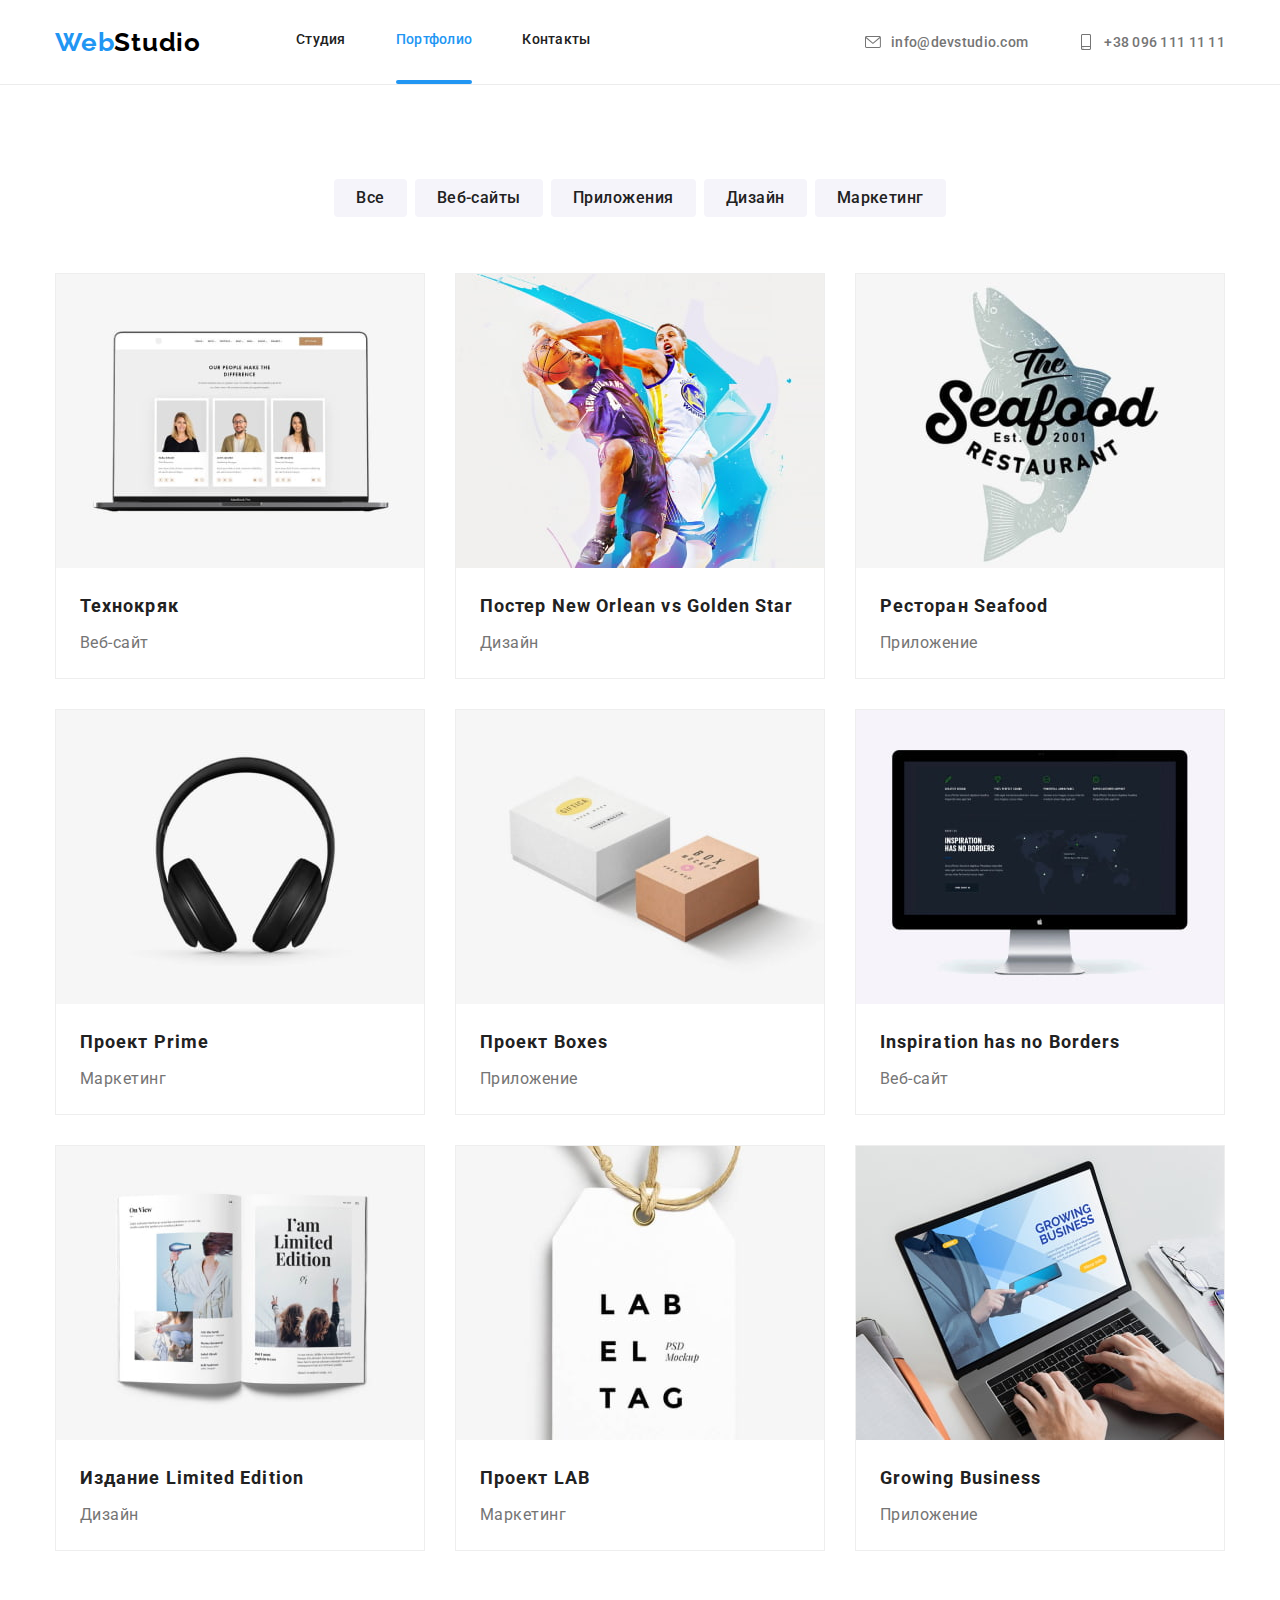
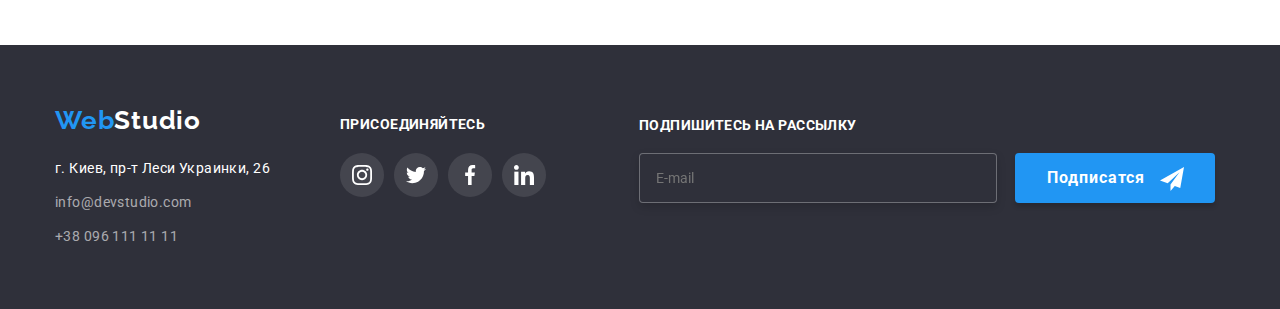
==== portfolio.html @ 10cadb47 "Clone fiels from previously homework" ====
<!DOCTYPE html>
<html lang="ru">
<head>
    <meta charset="UTF-8">
    <meta http-equiv="X-UA-Compatible" content="IE=edge">
    <meta name="viewport" content="width=device-width, initial-scale=1.0">
    <title>Портфолио</title>
    <link rel="preconnect" href="https://fonts.googleapis.com">
    <link rel="preconnect" href="https://fonts.gstatic.com" crossorigin>
    <link href="https://fonts.googleapis.com/css2?family=Raleway:wght@700&family=Roboto:wght@400;500;700;900&display=swap" rel="stylesheet">
    <link rel="stylesheet" href="https://cdnjs.cloudflare.com/ajax/libs/modern-normalize/1.1.0/modern-normalize.min.css">
    <link rel="stylesheet" href="./css/styles.css">
</head>
<body>
    <!-- Шапка сайта -->
    <header class="page-header">
        <div class="container">
             <nav class="nav" >
                 <a class="logo" href="./"><span class="logo-color">Web</span>Studio</a>
                 <ul  class="site-nav">
                     <li class="item ">
                            <a class="link" href="./index.html">Студия</a>
                    </li>
                     <li class="item ">
                        <div class="current-session">
                            <a class="link" href="./portfolio.html">Портфолио</a>
                        </div>
                    </li>
                     <li class="item"><a class="link" href="#">Контакты</a></li>
                 </ul>
                 <ul class="auth-nav">
                     <li class="item">
                         <a class="link" href="mailto:info@devstudio.com">
                             <svg class="contact-link" wght="16px" height="16px">
                                 <use href="./images/icons.svg#envelope"></use>
                             </svg>
                             info@devstudio.com</a>
                     </li>
                     <li class="item"><a class="link" href="tel:+380961111111">
                         <svg class="contact-link" wght="16px" height="16px">
                             <use href="./images/icons.svg#smartphone"></use>
                         </svg>
                         +38 096 111 11 11</a></li>
                 </ul>
             </nav>
         </div>
     </header>
    <!-- Наши работы -->
    <main>
        <section class="section">
            <div class="container">
                <h1 class="hide-title">Наши работы</h1>
                <ul class="portfolio-button-list">
                    <li class="item"><button class="portfolio-button" type="button">Все</button></li>
                    <li class="item"><button class="portfolio-button" type="button">Веб-сайты</button></li>
                    <li class="item"><button class="portfolio-button" type="button">Приложения</button></li>
                    <li class="item"><button class="portfolio-button" type="button">Дизайн</button></li>
                    <li class="item"><button class="portfolio-button" type="button">Маркетинг</button></li>
                </ul>
            </div>

            <div class="container">
                <ul class="portfolio-list">
                    <li class="portfolio-item">
                        <a class="portfolio-link" href="#">
                            <div class="portfolio-thumb">
                                <img src="./images/portfolio/notebook.jpg" width="370" alt="Фото ноутбука">
                                <div class="portfolio-overlay">
                                    <p class="portfolio-overlay-description">Ресурс предлагает комплексные предложения с разным уровнем функционала и сервисов. Все это позволит посетителю получить исчерпывающие сведения о компании или частном лице.</p>
                                </div> 
                            </div>
                                                       
                            <div class="portfolio-list-description">
                                <h2 class="portfolio-list-title">Технокряк</h2>
                                <p class="article">Веб-сайт</p>
                            </div>
                            
                        </a>
                
                    </li>
                    <li class="portfolio-item">
                        <a class="portfolio-link" href="#">
                            <div class="portfolio-thumb">
                                <img src="./images/portfolio/basketboll.jpg" width="370" alt="Фото ноутбука">
                                <div class="portfolio-overlay">
                                    <p class="portfolio-overlay-description">Ресурс предлагает комплексные предложения с разным уровнем функционала и сервисов. Все это позволит посетителю получить исчерпывающие сведения о компании или частном лице.</p>
                                </div> 
                            </div>
                            <div class="portfolio-list-description">
                                <h2 class="portfolio-list-title">Постер New Orlean vs Golden Star</h2>
                                <p class="article">Дизайн</p>
                            </div>
                        </a>
                
                    </li>
                    <li class="portfolio-item">
                        <a class="portfolio-link" href="#">
                            <div class="portfolio-thumb">
                                <img src="./images/portfolio/searestoran.jpg" width="370" alt="Фото ноутбука">
                                <div class="portfolio-overlay">
                                    <p class="portfolio-overlay-description">Ресурс предлагает комплексные предложения с разным уровнем функционала и сервисов. Все это позволит посетителю получить исчерпывающие сведения о компании или частном лице.</p>
                                </div> 
                            </div>
                            <div class="portfolio-list-description">
                                <h2 class="portfolio-list-title">Ресторан Seafood</h2>
                                <p class="article">Приложение</p>
                            </div>
                        </a>
                    </li>
                    <li class="portfolio-item">
                        <a class="portfolio-link" href="#">
                            <div class="portfolio-thumb">
                                <img src="./images/portfolio/headsets.jpg" width="370" alt="Фото ноутбука">
                                <div class="portfolio-overlay">
                                    <p class="portfolio-overlay-description">Ресурс предлагает комплексные предложения с разным уровнем функционала и сервисов. Все это позволит посетителю получить исчерпывающие сведения о компании или частном лице.</p>
                                </div> 
                            </div>
                            <div class="portfolio-list-description">
                                <h2 class="portfolio-list-title">Проект Prime</h2>
                                <p class="article">Маркетинг</p>
                            </div>
                        </a>
                    </li>
                    <li class="portfolio-item">
                        <a class="portfolio-link" href="#">
                            <div class="portfolio-thumb">
                                <img src="./images/portfolio/boxes.jpg" width="370" alt="Фото ноутбука">
                                <div class="portfolio-overlay">
                                    <p class="portfolio-overlay-description">Ресурс предлагает комплексные предложения с разным уровнем функционала и сервисов. Все это позволит посетителю получить исчерпывающие сведения о компании или частном лице.</p>
                                </div> 
                            </div>
                            <div class="portfolio-list-description">
                                <h2 class="portfolio-list-title">Проект Boxes</h2>
                                <p class="article">Приложение</p>
                            </div>
                        </a>
                    </li>
                    <li class="portfolio-item">
                        <a class="portfolio-link" href="#">
                            <div class="portfolio-thumb">
                                <img src="./images/portfolio/monitor.jpg" width="370" alt="Фото ноутбука">
                                <div class="portfolio-overlay">
                                    <p class="portfolio-overlay-description">Ресурс предлагает комплексные предложения с разным уровнем функционала и сервисов. Все это позволит посетителю получить исчерпывающие сведения о компании или частном лице.</p>
                                </div> 
                            </div>
                            <div class="portfolio-list-description">
                                <h2 class="portfolio-list-title">Inspiration has no Borders</h2>
                                <p class="article">Веб-сайт</p>
                            </div>
                        </a>
                    </li>
                    <li class="portfolio-item">
                        <a class="portfolio-link" href="#">
                            <div class="portfolio-thumb">
                                <img src="./images/portfolio/book.jpg" width="370" alt="Фото ноутбука">
                                <div class="portfolio-overlay">
                                    <p class="portfolio-overlay-description">Ресурс предлагает комплексные предложения с разным уровнем функционала и сервисов. Все это позволит посетителю получить исчерпывающие сведения о компании или частном лице.</p>
                                </div> 
                            </div>
                            <div class="portfolio-list-description">
                                <h2 class="portfolio-list-title">Издание Limited Edition</h2>
                                <p class="article">Дизайн</p>
                            </div>
                        </a>
                    </li>
                    <li class="portfolio-item">
                        <a class="portfolio-link" href="#">
                            <div class="portfolio-thumb">
                                <img src="./images/portfolio/tag.jpg" width="370" alt="Фото ноутбука">
                                <div class="portfolio-overlay">
                                    <p class="portfolio-overlay-description">Ресурс предлагает комплексные предложения с разным уровнем функционала и сервисов. Все это позволит посетителю получить исчерпывающие сведения о компании или частном лице.</p>
                                </div> 
                            </div>
                            <div class="portfolio-list-description">
                                <h2 class="portfolio-list-title">Проект LAB</h2>
                                <p class="article">Маркетинг</p>
                            </div>
                        </a>
                    </li>
                    <li class="portfolio-item">
                        <a class="portfolio-link" href="#">
                            <div class="portfolio-thumb">
                                <img src="./images/portfolio/notebook-for-business.jpg" width="370" alt="Фото ноутбука">
                                <div class="portfolio-overlay">
                                    <p class="portfolio-overlay-description">Ресурс предлагает комплексные предложения с разным уровнем функционала и сервисов. Все это позволит посетителю получить исчерпывающие сведения о компании или частном лице.</p>
                                </div> 
                            </div>
                            <div class="portfolio-list-description">
                                <h2 class="portfolio-list-title">Growing Business</h2>
                                <p class="article">Приложение</p>
                            </div>
                        </a>
                    </li>
                </ul>
            </div>

        </section>
    </main>
    <footer class="footer">
        <div class="container footer-contarner">
            <div>
                <a class="footer-logo" href="/"><span class="logo-color">Web</span>Studio</a>
            <address class="footer-adress">
                <p class="article">г. Киев, пр-т Леси Украинки, 26</p>
                <a class="link" href="mailto:info@devstudio.com">info@devstudio.com</a>
                <a class="link" href="tel:+380961111111">+38 096 111 11 11</a>
            </address>
            </div>
            <div class="footer-social">
                <h2 class="footer-social-title">присоединяйтесь</h2>
                <ul class="footer-social-list" >
                    <li class="footer-social-item">
                        <a class="footer-social-link" href="#">
                            <svg class="footer-social-icon">
                                <use href="./images/icons.svg#instagram"></use>
                            </svg>
                        </a>
                    </li>
                    <li class="footer-social-item">
                        <a class="footer-social-link" href="#">
                            <svg class="footer-social-icon">
                                <use href="./images/icons.svg#twitter"></use>
                            </svg>
                        </a>
                    </li>
                    <li class="footer-social-item">
                        <a class="footer-social-link" href="#">
                            <svg class="footer-social-icon">
                                <use href="./images/icons.svg#facebook"></use>
                            </svg>
                        </a>
                    </li>
                    <li class="footer-social-item">
                        <a class="footer-social-link" href="#">
                            <svg class="footer-social-icon">
                                <use href="./images/icons.svg#linkedin"></use>
                            </svg>
                        </a>
                    </li>
                </ul> 
            </div>
            <div class="footer-form"> 
                <form >
                    <label class="footer-form-label" for="e-mail">Подпишитесь на рассылку</label>
                    <input class="footer-form-input" id="e-mail" type="email" name="e-mail" placeholder="E-mail">
                    <button class="footer-form-button" type="submit">
                        Подписатся
                        <svg class="footer-form-icon" width="24px" height="24px" aria-hidden="true" >
                            <use href="./images/icons.svg#icon-send"></use>
                        </svg>
                    </button>
                </form>
            </div>

        </div>

                
    </footer>
    
</body>
</html>
---- css/styles.css ----
:root {
    --main-color: #212121;
    --secondary-color: #757575;
}

/* Нормолайз */
body {
    background-color: #fff;
    font-family: 'Roboto', sans-serif;
    
}
h1,h2,h3,h4,h5,h6 {
    margin: 0px 0px;
}

ul, ol {
    margin: 0;
    padding: 0;
    list-style-type: none;
}

a {
    text-decoration: none;
}

p {
    margin: 0;
}

address {
    font-style: normal;
}

img {
    display: block;
}

fieldset {
    border: 0;
    padding: 0;
    margin: 0;
}

button {
    border-width: 0;
}
.hide-title {
    position: absolute;
    width: 1px;
    height: 1px;
    margin: -1px;
    border: 0;
    padding: 0;
    white-space: nowrap;
    clip-path: inset(100%);
    clip: rect(0 0 0 0);
    overflow: hidden;
}
/* Стили для шапки */
.page-header {
    border-bottom: 1px solid #ECECEC;
        
}

.nav {
    display: flex;
    align-items: center;

    
   
}

.container {
    width: 100%;
    max-width: 1200px;
    margin: 0 auto;
    padding: 0 15px;

}

.section {
    padding-top: 94px;
    padding-bottom: 94px;
}
/* Стиль Логотипа*/

.logo {
    
    color: #000;
    font-family: 'Raleway';
        font-style: normal;
        font-weight: 700;
        font-size: 26px;
        line-height: 1.19;
        letter-spacing: 0.03em;
        

}
.footer-logo {
    color: #fff;
    font-family: 'Raleway';
        font-style: normal;
        font-weight: 700;
        font-size: 26px;
        line-height: 1.19;
        letter-spacing: 0.03em;
        

}
.logo-color {
    color: #2196F3;
}
/* Стили навигации */
.site-nav {
    display: flex;
    margin-left: 95px;
      
}
.contact-link{
    display: flex;
    align-items: center;
    width: 16px;
    fill: var(--secondary-color);
    margin-right: 10px;
}

.site-nav .item:{

}

.site-nav .item:not(:last-child){
    margin-right: 50px;
}

.site-nav .link {
        display: block;
        padding-top: 32px;
        padding-bottom: 32px;
    

        font-style: normal;
        font-weight: 500;
        font-size: 14px;
        line-height: 1.14;
        letter-spacing: 0.02em;
        
        color: #212121;
        transition: 250ms;
        transition-timing-function: cubic-bezier(0.4, 0, 0.2, 1);
}

.current-session::after {
    content: '';
    display: block;
    width: 100%;
    height: 4px;

    background: #2196F3;
    border-radius: 2px;
}
.current-session .link {
    color:#2196F3
}

.site-nav .link:hover,
.site-nav .link:focus {
    color: #2196F3;
    transition: 250ms;
    transition-timing-function: cubic-bezier(0.4, 0, 0.2, 1);
}

/* .site-nav .link:hover .contact-link,
.site-nav .link:focus .contact-link {
    fill: #2196F3;
} */

.auth-nav {
    display: flex;  
    margin-left: auto;
    
}

.auth-nav .item:not(:last-child) {
    margin-right: 50px;
}

.auth-nav .link {
    display: flex;
    padding-top: 32px;
    padding-bottom: 32px;

    color: var(--secondary-color);
    font-style: normal;
    font-weight: 500;
    font-size: 14px;
    line-height: 1.15;
    letter-spacing: 0.02em;

    transition: 250ms;
    transition-timing-function: cubic-bezier(0.4, 0, 0.2, 1);
        
}
.auth-nav .link:hover,
.auth-nav .link:focus {
    color: #2196F3;
    transition: 250ms;
    transition-timing-function: cubic-bezier(0.4, 0, 0.2, 1);
}
.auth-nav .link:hover .contact-link,
.auth-nav .link:focus .contact-link{
    fill: #2196F3;
    transition: 250ms;
    transition-timing-function: cubic-bezier(0.4, 0, 0.2, 1);
}

/* Стили для хиро */
.hero {
    max-width: 1600px;
    background-image: linear-gradient(to right, rgba(47, 48, 58, 0.4), rgba(47, 48, 58, 0.4)), url(../images/hero-bg.jpg);
    background-position: center;
    background-size: cover;
    background-repeat: no-repeat;
    background-color: #2F303A;

    margin-left: auto;
    margin-right: auto;
    
}
.hero-title  {
    display: block;
    
    margin-bottom: 30px;

    color: #000;
    font-weight: 900;
    font-size: 44px;
    line-height: 1.36;  
    text-align: center;
    letter-spacing: 0.06em;
    text-transform: uppercase;
    color: #FFFFFF;
    text-shadow: 0px 4px 4px rgba(0, 0, 0, 0.25);
}

.button {
    margin-left: auto;
    margin-right: auto;
    padding: 10px 30px;
    
    
    background-color: #2196F3;
    color: #fff;
    font-family: 'Roboto';
    font-style: normal;
    font-weight: 700;
    font-size: 16px;
    line-height: 1.88;
    display: flex;
    align-items: center;
    text-align: center;
    letter-spacing: 0.06em;
    cursor: pointer;
}

.hero-container {
    padding-top: 100px;
    padding-bottom: 100px;
}

/* Стили для наших привилегии */
.benefits {
    display: flex;
    justify-content: space-between;
    
    
    
}
.benefits .item {
    width: 270px;
}

.benefits .titel {
    margin-bottom: 10px;
    color: var(--main-color);
        font-style: normal;
        font-weight: 700;
        font-size: 14px;
        line-height: 1.15;
        letter-spacing: 0.03em;
        text-transform: uppercase;
        
}
.benefits .article {
    color: var(--secondary-color);
        font-weight: 400;
        font-size: 14px;
        line-height: 1.71;    
        letter-spacing: 0.03em;
}
/* Иконки сверху */
.benefits .item::before {
    display: block;
    content: ""; 
    height: 120px;
    background-color: #F5F4FA;
    background-position: center;
    background-repeat: no-repeat;
    border-radius: 4px;

    margin-bottom: 30px;
}

.icon-antenna::before {
    background-image: url('../images/icon/antenna.png');
}

.icon-clock::before {
    background-image: url('../images/icon/clock.png');
}

.icon-diagram::before {
    background-image: url('../images/icon/diagram.png');
}

.icon-astrounaut::before {
    background-image: url('../images/icon/astronaut.png');
}


/* Стили "Чем занимаемся" */
.work {
    display: flex;
    justify-content: space-between;
    padding-top: 0;
    
}
.work .titel {
    margin-bottom: 50px;

    color: var(--main-color);
        font-weight: 700;
        font-size: 36px;
        line-height: 1.16;
        text-align: center;
        letter-spacing: 0.03em;
}

.wokr-section{
    position: relative;
}

.wokr-section-description {
    position: absolute;
    left: 0;
    bottom: 0;

    display: flex;
    justify-content: center;
    align-items: center;
    width: 370px;
    height: 70px;


    font-family: 'Roboto';
    font-style: normal;
    font-weight: 700;
    font-size: 14px;
    line-height: 1.14;
    text-align: center;
    letter-spacing: 0.03em;
    text-transform: uppercase;

    color: #FFFFFF;
    background: rgba(47, 48, 58, 0.8);
}

/*  Стили Наша команда */

.team {
    display: block;
    background-color: #F5F4FA;
    background-position: center;
    margin-left: auto;
    margin-right: auto;
    text-align: center;
    
}

.team-persons{
    display: flex;
    justify-content: space-between;
}



.team-title {
    margin-bottom: 50px;

    font-weight: 700;
    font-size: 36px;
    line-height: 1.16;
    text-align: center;
    letter-spacing: 0.03em;

}

.team-persons .item  {

    background-color: #fff;
    box-shadow: 0px 1px 3px rgba(0, 0, 0, 0.12), 0px 1px 1px rgba(0, 0, 0, 0.14), 0px 2px 1px rgba(0, 0, 0, 0.2);
    border-radius: 0px 0px 4px 4px;
}
.team-name {
    

    color: var(--main-color);
    font-family: 'Roboto';
        font-style: normal;
        font-weight: 500;
        font-size: 16px;
        line-height: 1.18;
        
        letter-spacing: 0.03em;
}
.team .article {
    margin-top: 10px;
    

    color: var(--secondary-color);
    font-family: 'Roboto';
        font-style: normal;
        font-weight: 400;
        font-size: 16px;
        line-height: 1.18;
        letter-spacing: 0.03em;
}

.team-description {
    padding-bottom: 0px;
    padding-top: 30px;


}

.team-socials {
    display: flex;
    width: 206px;
    height: 44px;
    justify-content: space-between;
    align-items: center;
    margin: 16px auto 30px auto;
}

.team-link {
    display: block;
    align-items: center;
    width: 44px;
    height: 44px;
    padding-top: 12px;
    padding-bottom: 12px;
    border-radius: 50%;
}

.team-icon {
    width: 20px;
    height: 20px;
    fill: #afb1b8;
    transition: 250ms;
    transition-timing-function: cubic-bezier(0.4, 0, 0.2, 1);
    
    
}

.team-socials .team-socials-item{
    border-radius: 50%;
    transition: 250ms;
    transition-timing-function: cubic-bezier(0.4, 0, 0.2, 1);
    /* background-color: blue; */
}
.team-socials .team-socials-item:hover,
.team-socials-item .team-link:focus{
    background-color: #2196F3;
    transition: 250ms;
    transition-timing-function: cubic-bezier(0.4, 0, 0.2, 1);
}
.team-socials-item .team-link:focus .team-icon,
.team-socials .team-socials-item:hover .team-icon {
    fill: #ffffff;
    transition: 250ms;
    transition-timing-function: cubic-bezier(0.4, 0, 0.2, 1);
}



/* Постоянные клиенты секция */
 
.client-title {
    margin-bottom: 50px;
    
    font-weight: 700;
    font-size: 36px;
    line-height: 1.16;
    text-align: center;
    letter-spacing: 0.03em; 
}

.client-list {
    display: flex;
    width: 1170px;
    justify-content: space-between;
    align-items: center;
    margin: 16px auto 30px auto;

}

.client-link {
    display: flex;
    align-items: center;
    justify-content: center;
    width: 170px;
    height: 92px;
    border: 1px solid #AFB1B8;
    border-radius: 4px;
    transition: 250ms;
    transition-timing-function: cubic-bezier(0.4, 0, 0.2, 1);
}
.client-icon {
    fill: #afb1b8;
    transition: 250ms;
    transition-timing-function: cubic-bezier(0.4, 0, 0.2, 1);
    
}

.client-link:hover,
.client-link:focus {
    border: 1px solid rgba(33, 150, 243, 1);
    transition: 250ms;
    transition-timing-function: cubic-bezier(0.4, 0, 0.2, 1);
    
}

.client-link:hover .client-icon,
.client-link:focus .client-icon{
    fill: #2196F3;
    transition: 250ms;
    transition-timing-function: cubic-bezier(0.4, 0, 0.2, 1);
}

/* Стили для футера */

.footer {
    display: block;
    padding-top: 60px;
    padding-bottom: 60px;

    background-color: #2F303A;
        font-style: normal;
        font-weight: 400;
        font-size: 14px;
        line-height: 1.71;
        letter-spacing: 0.03em;
}

.footer-contarner{
    display: flex;
}
.footer-adress {
    display: flex;
    flex-direction: column;
    
}
.footer .article {
    margin-top: 20px;
    color: #fff;
}
.footer .link {
    
    margin-top: 10px;

    font-weight: 400;
    font-size: 14px;
    line-height: 1.71;
    letter-spacing: 0.03em;
    color: rgba(255, 255, 255, 0.6);
    
}

.footer-social {
    display: flex;
    flex-direction: column;
    margin-left: 70px;
    margin-top: 12px;
    
}

.footer-social-title {


    
    font-family: 'Roboto';
    font-style: normal;
    font-weight: 700;
    font-size: 14px;
    line-height: 1.14;
    letter-spacing: 0.03em;
    text-transform: uppercase;

    color: #FFFFFF;
}

.footer-social-list {
    display: flex;
    width: 206px;
    height: 44px;
    justify-content: space-between;
    align-items: center;
    margin-top: 20px;
    
    /* margin: 16px auto 30px auto; */
    
}


.footer-social-link {
    display: flex;
    align-items: center;
    justify-content: center;
    width: 44px;
    height: 44px;
        
    background: rgba(255, 255, 255, 0.1);
    border-radius: 50%;
    
}

.footer-social-icon {
    width: 20px;
    height: 20px;
    fill: #ffffff;
    
    
}

.footer-social-list .footer-social-item{
    border-radius: 50%;
    transition: 250ms;
    transition-timing-function: cubic-bezier(0.4, 0, 0.2, 1);
    /* background-color: blue; */
}
.footer-social-list .footer-social-item:hover,
.footer-social-list .footer-social-link:focus {
    background-color: #2196F3;
    transition: 250ms;
    transition-timing-function: cubic-bezier(0.4, 0, 0.2, 1);
}


/* Footer form */
.footer-form{
    margin-left: 93px;
    margin-top: 12px;
}

.footer-form-label {
    display: block;
    margin-bottom: 20px;
    font-family: 'Roboto';
    font-style: normal;
    font-weight: 700;
    font-size: 14px;
    line-height: 16px;
    letter-spacing: 0.03em;
    text-transform: uppercase;

    color: #FFFFFF;
}
.footer-form-input {
    width: 358px;
    height: 50px;
    margin-right: 15px;
    padding-left: 16px;
    color: #fff;
    border: 1px solid rgba(255, 255, 255, 0.3);
    filter: drop-shadow(0px 4px 4px rgba(0, 0, 0, 0.15));
    border-radius: 4px;
    background-color: #2F303A;
}
.footer-form-input::placeholder {
    /* padding: 15px 16px; */
}

.footer-form-button {
    width: 200px;
    height: 50px;
    font-family: 'Roboto';
    font-style: normal;
    font-weight: 700;
    font-size: 16px;
    line-height: 1.88;    

    letter-spacing: 0.06em;
    
    color: #FFFFFF;

    background: #2196F3;
    box-shadow: 0px 4px 4px rgba(0, 0, 0, 0.15);
    border-radius: 4px;
}

.footer-form-icon {
    fill: #fff;
    margin-left: 10px;
    vertical-align: middle;
}

/* .footer-form-button::after {
    content: '';
  
    width: 24px;
    height: 24px;
    background-image: url(../images/icons.svg#icon-send);
    fill: #FFFFFF;
} */
/* Портфолио */
/* Кнопки портфолио */
.portfolio-button-list {
    display: flex;
    margin-bottom: 56px;
    justify-content: center;
}
.portfolio-button-list .item:not(:last-child) {
    margin-right: 8px;
}


.portfolio-button {
    display: block;
    padding: 6px 22px;
    /* margin-top: 100px; */
    
    background: #F5F4FA;
        font-weight: 500;
        font-size: 16px;
        line-height: 1.62;
        text-align: center;
        letter-spacing: 0.03em;
        color: #212121;
        border: none;
        border-radius: 4px;
    
        transition: 250ms;
        transition-timing-function: cubic-bezier(0.4, 0, 0.2, 1);
}


.portfolio-button:hover,
.portfolio-button:focus {
    background-color: #2196F3;
    color: #FFFFFF;
    box-shadow: 0px 3px 1px rgba(0, 0, 0, 0.1), 0px 1px 2px rgba(0, 0, 0, 0.08), 0px 2px 2px rgba(0, 0, 0, 0.12);
    transition: 250ms;
    transition-timing-function: cubic-bezier(0.4, 0, 0.2, 1);   
}

/* Список робот */

.portfolio-list {
    display: flex;
    flex-wrap: wrap;
    
    

    
}

.portfolio-item {
    width: 370px;
    margin-right: 30px;
    margin-bottom: 30px;

    background: #FFFFFF;
    border: 1px solid #EEEEEE;
}
.portfolio-item:hover,
.portfolio-item:focus {
    transition: 250ms;
    transition-timing-function: cubic-bezier(0.4, 0, 0.2, 1);
    box-shadow: 0px 1px 1px rgba(0, 0, 0, 0.12), 0px 4px 4px rgba(0, 0, 0, 0.06), 1px 4px 6px rgba(0, 0, 0, 0.16);
}

.portfolio-item:nth-child(3n) {
    margin-right: 0px;
}

.portfolio-item:nth-last-child(-n+3) {
    margin-bottom: 0px;
}
/* .portfolio-link {
    position: relative;
    
    
} */
.portfolio-thumb {
    position: relative;
    overflow: hidden;
}


.portfolio-list-title {
    /* margin: 20px auto 4px 24px; */
    margin-bottom: 4px;
    font-weight: 700;
    font-size: 18px;
    line-height: 2;
    letter-spacing: 0.06em;
    color: #212121;
}
.portfolio-list .article {
    /* margin-left: 24px;
    margin-bottom: 20px; */

        font-weight: 400;
        font-size: 16px;
        line-height: 1.88;
        letter-spacing: 0.03em;
        color: #757575;
}
.portfolio-list-description {
    padding-left: 24px;
    padding-bottom: 20px;
    padding-top: 20px;
}

.portfolio-overlay {
    position: absolute;
    top: 0;
    right: 0;
    width: 100%;
    height: 100%;
    padding: 64px 24px;
    background-color: rgba(33, 150, 243, 0.9);
    transform: translateY(100%);
    transition: transform 250ms;
    transition-timing-function: cubic-bezier(0.4, 0, 0.2, 1);
    
}

.portfolio-overlay-description {
    font-family: 'Roboto';
    font-style: normal;
    font-weight: 400;
    font-size: 18px;
    line-height: 1.56;
    letter-spacing: 0.03em;
    color: #FFFFFF;
}

.portfolio-item:hover .portfolio-overlay {
    transform: translateY(0);
    
}

/* Modal and Backdrop */

.backdrop {
    position: fixed;
    top: 0;
    left: 0;

    width: 100%;
    height: 100%;
    background: rgba(0, 0, 0, 0.2);

    transition: opacity 0.5s, visibility 0.5s;
}

.modal {
    position: absolute;
    top: 50%;
    left: 50%;
    transform: translate(-50%, -50%);


    width: 528px;
    min-height: 581px;


    background: #FFFFFF;
    box-shadow: 0px 1px 3px rgba(0, 0, 0, 0.12), 0px 1px 1px rgba(0, 0, 0, 0.14), 0px 2px 1px rgba(0, 0, 0, 0.2);
    border-radius: 4px;
}

/* Form */
.modal-inner {
    padding: 40px;
    
}

.modal-inner-title {
    display: block;
    margin-bottom: 12px;

    font-family: 'Roboto';
    font-style: normal;
    font-weight: 700;
    font-size: 20px;
    line-height: 1.15;
    text-align: center;
    letter-spacing: 0.03em;
    color: #212121;
}


/* Form-field */

.form-feild-label {
    display: block;
    margin-bottom: 4px;

    font-family: 'Roboto';
    font-style: normal;
    font-weight: 400;
    font-size: 12px;
    line-height: 1.16;
    letter-spacing: 0.01em;
    color: #757575;
    

}

.form-field-input {
    width: 100%;
    padding: 11px 12px 11px 42px;
    margin-bottom: 10px;
    
    border: 1px solid rgba(33, 33, 33, 0.2);
    border-radius: 4px;
    outline: none;
    transition: border-color 250ms cubic-bezier(0.4, 0, 0.2, 1)
}

.form-field-inner {
    position: relative;
}

.form-field-icon{
    position: absolute;
    top: 50%;
    left: 12px;
    transform: translateY(-80%);
    fill: CurrentColor;
    transition: fill 250ms cubic-bezier(0.4, 0, 0.2, 1);
    
}

.form-field-input::placeholder {
    font-family: 'Roboto';
    font-style: normal;
    font-weight: 400;
    font-size: 12px;
    line-height: 1.16;
    letter-spacing: 0.01em;

    color: rgba(117, 117, 117, 0.5);
    
}

.form-field-input:hover,
.form-field-input:focus {
    border-color: #2196F3;
}

.form-field-input:hover + .form-field-icon,
.form-field-input:focus + .form-field-icon,
.form-field-input:active + .form-field-icon{
    fill: #2196F3;
}


.form-field-texarea {
    resize: none;
    padding: 12px  16px;
}

/* Chekbox */
.checkbox {
    display: flex;
    padding-left: 13px
}

.checkbox-input {
    appearance: none;
}


.checkbox-control {
    display: flex;
    align-items: center;
    justify-content: center;
    
    width: 16px;
    height: 15px;
    margin-top: 3px;
    margin-right: 9px;
    background-color: #fff;
    border: 2px solid rgba(33, 33, 33, 1);
    border-radius: 4px;

}

.checkbox-icon {
    opacity: 0;
    flex-shrink: 0;
    fill: #fff;
    transition: opacity 250ms cubic-bezier(0.4, 0, 0.2, 1);
    background-color: #2196f3;
    border-radius: 2px;
}

.checkbox-input:checked + .checkbox-icon {
    opacity: 1;
}


/* .checkbox-input:checked ~ .checkbox-control{
    background-color: #2196F3;
} */

.checkbox-label {
    font-family: 'Roboto';
    font-style: normal;
    font-weight: 400;
    font-size: 14px;
    line-height: 1.71;
    letter-spacing: 0.03em;

    color: #757575; 

}

.terms-link {
    text-decoration-line: underline;
    color: #2196F3;

}

.form-field-button {
    display: block;
    margin-left: auto;
    margin-right: auto;
    margin-top: 30px;
    width: 200px;
    height: 50px;
    padding: 10px 55px;

    font-family: 'Roboto';
    font-style: normal;
    font-weight: 700;
    font-size: 16px;
    line-height: 1.88;
    letter-spacing: 0.06em;
    color: #FFFFFF;
    cursor: pointer;

    background: #188CE8;  
    border-radius: 4px;
    transition: box-shadow 250ms cubic-bezier(0.4, 0, 0.2, 1)
}

.form-field-button:focus,
.form-field-button:active {
    box-shadow: 0px 4px 4px rgba(0, 0, 0, 0.15);
    
}
.modal-close-icon {

    fill: #000000;
    transition: fill 250ms cubic-bezier(0.4, 0, 0.2, 1)
}



.modal-close-button {
    position: absolute;
    top: 8px;
    right: 8px;
    width: 30px;
    height: 30px;

    background: #FFFFFF;
    border: 1px solid rgba(0, 0, 0, 0.1);
    border-radius: 50%;
    cursor: pointer;
   
}
.modal-close-button:hover .modal-close-icon,
.modal-close-button:focus .modal-close-icon 
{
    fill: #2196F3;
}
.is-hidden {
    opacity: 0;
    visibility: hidden;
    pointer-events: none;

}
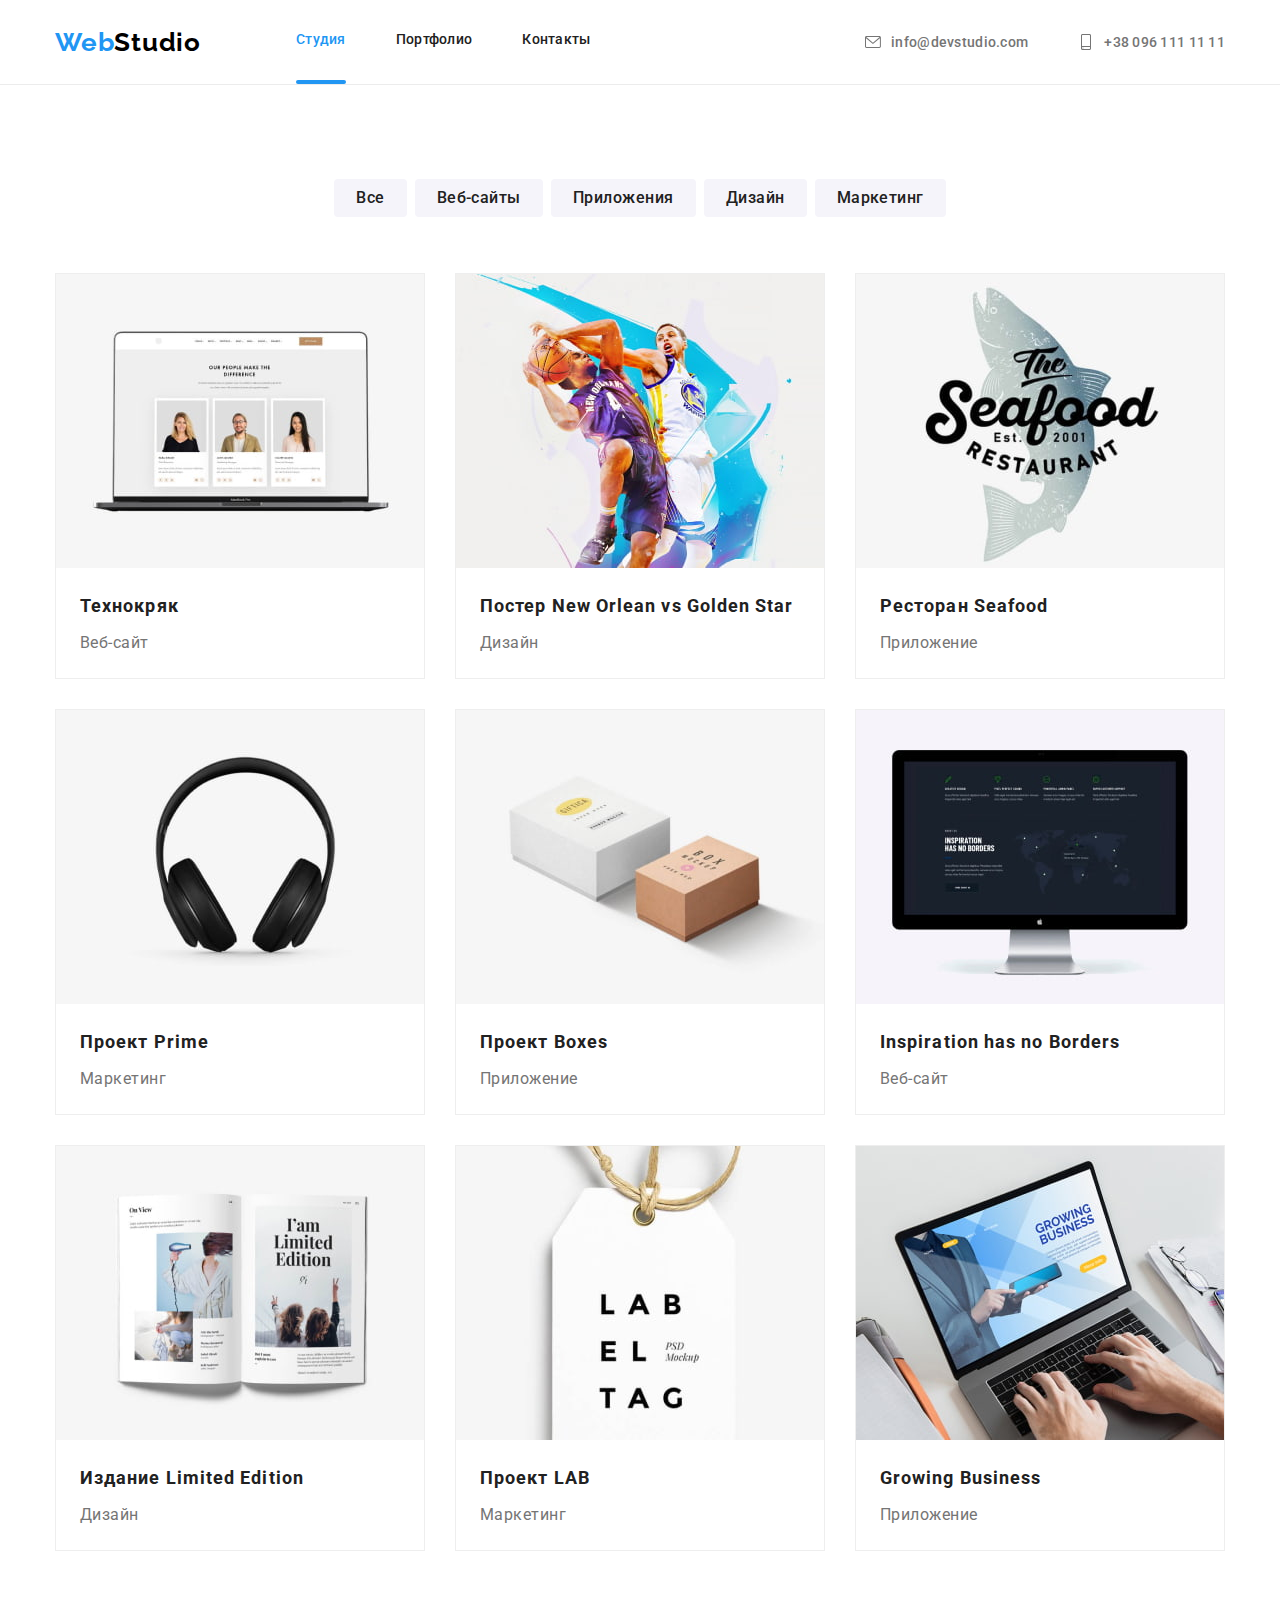
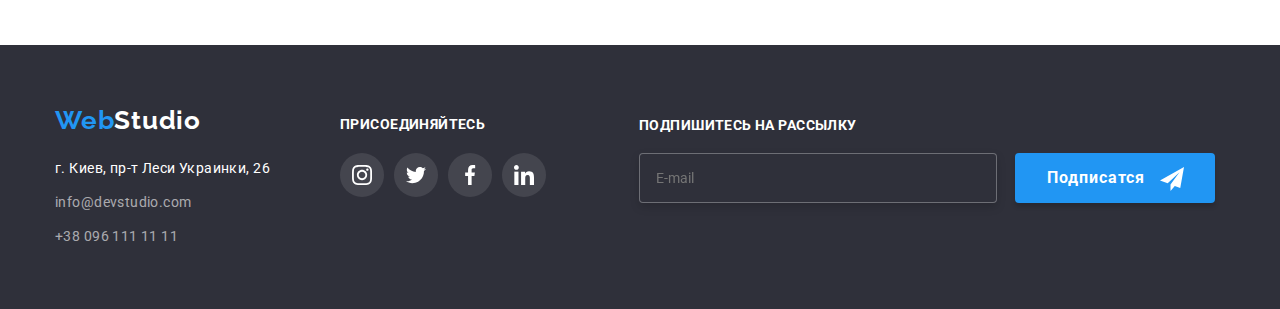
==== commit 48600885: "fix header and footer in portfolio.html" ====
--- a/portfolio.html
+++ b/portfolio.html
@@ -15,29 +15,28 @@
     <!-- Шапка сайта -->
     <header class="page-header">
         <div class="container">
-             <nav class="nav" >
-                 <a class="logo" href="./"><span class="logo-color">Web</span>Studio</a>
-                 <ul  class="site-nav">
-                     <li class="item ">
-                            <a class="link" href="./index.html">Студия</a>
-                    </li>
-                     <li class="item ">
-                        <div class="current-session">
-                            <a class="link" href="./portfolio.html">Портфолио</a>
-                        </div>
-                    </li>
-                     <li class="item"><a class="link" href="#">Контакты</a></li>
+             <nav class="navigation" >
+                 <a class="logo" href="/"><span class="logo--color">Web</span>Studio</a>
+                 <ul  class="site-navigation">
+                     <li class="site-navigation__item ">
+                         <div class="current-session">
+                             <a class="site-navigation__link current-session--link" href="./index.html">Студия</a>
+                         </div>    
+                     </li>
+                     <li class="site-navigation__item"><a class="site-navigation__link" href="./portfolio.html">Портфолио</a></li>
+                     <li class="site-navigation__item"><a class="site-navigation__link" href="#">Контакты</a></li>
                  </ul>
-                 <ul class="auth-nav">
-                     <li class="item">
-                         <a class="link" href="mailto:info@devstudio.com">
-                             <svg class="contact-link" wght="16px" height="16px">
+                 <ul class="auth-navigation">
+                     <li class="auth-navigation__item">
+                         <a class="auth-navigation__link" href="mailto:info@devstudio.com">
+                             <svg class="contact-icon" wght="16px" height="16px">
                                  <use href="./images/icons.svg#envelope"></use>
                              </svg>
                              info@devstudio.com</a>
                      </li>
-                     <li class="item"><a class="link" href="tel:+380961111111">
-                         <svg class="contact-link" wght="16px" height="16px">
+                     <li class="auth-navigation__item">
+                         <a class="auth-navigation__link" href="tel:+380961111111">
+                         <svg class="contact-icon" wght="16px" height="16px">
                              <use href="./images/icons.svg#smartphone"></use>
                          </svg>
                          +38 096 111 11 11</a></li>
@@ -49,7 +48,7 @@
     <main>
         <section class="section">
             <div class="container">
-                <h1 class="hide-title">Наши работы</h1>
+                <h1 class="hide--title">Наши работы</h1>
                 <ul class="portfolio-button-list">
                     <li class="item"><button class="portfolio-button" type="button">Все</button></li>
                     <li class="item"><button class="portfolio-button" type="button">Веб-сайты</button></li>
@@ -197,42 +196,42 @@
         </section>
     </main>
     <footer class="footer">
-        <div class="container footer-contarner">
+        <div class="container footer--container">
             <div>
-                <a class="footer-logo" href="/"><span class="logo-color">Web</span>Studio</a>
+                <a class="footer-logo" href="/"><span class="logo--color">Web</span>Studio</a>
             <address class="footer-adress">
-                <p class="article">г. Киев, пр-т Леси Украинки, 26</p>
-                <a class="link" href="mailto:info@devstudio.com">info@devstudio.com</a>
-                <a class="link" href="tel:+380961111111">+38 096 111 11 11</a>
+                <p class="footer-adress__article">г. Киев, пр-т Леси Украинки, 26</p>
+                <a class="footer-adress__link" href="mailto:info@devstudio.com">info@devstudio.com</a>
+                <a class="footer-adress__link" href="tel:+380961111111">+38 096 111 11 11</a>
             </address>
             </div>
             <div class="footer-social">
-                <h2 class="footer-social-title">присоединяйтесь</h2>
+                <h2 class="footer-social__title">присоединяйтесь</h2>
                 <ul class="footer-social-list" >
-                    <li class="footer-social-item">
-                        <a class="footer-social-link" href="#">
-                            <svg class="footer-social-icon">
+                    <li class="footer-social-list__item">
+                        <a class="footer-social-list__link" href="#">
+                            <svg class="footer-social-list-icon">
                                 <use href="./images/icons.svg#instagram"></use>
                             </svg>
                         </a>
                     </li>
-                    <li class="footer-social-item">
-                        <a class="footer-social-link" href="#">
-                            <svg class="footer-social-icon">
+                    <li class="footer-social-list__item">
+                        <a class="footer-social-list__link" href="#">
+                            <svg class="footer-social-list-icon">
                                 <use href="./images/icons.svg#twitter"></use>
                             </svg>
                         </a>
                     </li>
-                    <li class="footer-social-item">
-                        <a class="footer-social-link" href="#">
-                            <svg class="footer-social-icon">
+                    <li class="footer-social-list__item">
+                        <a class="footer-social-list__link" href="#">
+                            <svg class="footer-social-list-icon">
                                 <use href="./images/icons.svg#facebook"></use>
                             </svg>
                         </a>
                     </li>
-                    <li class="footer-social-item">
-                        <a class="footer-social-link" href="#">
-                            <svg class="footer-social-icon">
+                    <li class="footer-social-list__item">
+                        <a class="footer-social-list__link" href="#">
+                            <svg class="footer-social-list-icon">
                                 <use href="./images/icons.svg#linkedin"></use>
                             </svg>
                         </a>
@@ -241,11 +240,11 @@
             </div>
             <div class="footer-form"> 
                 <form >
-                    <label class="footer-form-label" for="e-mail">Подпишитесь на рассылку</label>
-                    <input class="footer-form-input" id="e-mail" type="email" name="e-mail" placeholder="E-mail">
-                    <button class="footer-form-button" type="submit">
+                    <label class="footer-form__label" for="e-mail">Подпишитесь на рассылку</label>
+                    <input class="footer-form__input" id="e-mail" type="email" name="e-mail" placeholder="E-mail">
+                    <button class="footer-form__button" type="submit">
                         Подписатся
-                        <svg class="footer-form-icon" width="24px" height="24px" aria-hidden="true" >
+                        <svg class="footer-form__icon" width="24px" height="24px" aria-hidden="true" >
                             <use href="./images/icons.svg#icon-send"></use>
                         </svg>
                     </button>
@@ -254,7 +253,7 @@
 
         </div>
 
-                
+             
     </footer>
     
 </body>
--- a/css/styles.css
+++ b/css/styles.css
@@ -44,7 +44,11 @@
 button {
     border-width: 0;
 }
-.hide-title {
+
+section {
+    padding: 94px 0;
+}
+.hide--title {
     position: absolute;
     width: 1px;
     height: 1px;
@@ -56,19 +60,6 @@
     clip: rect(0 0 0 0);
     overflow: hidden;
 }
-/* Стили для шапки */
-.page-header {
-    border-bottom: 1px solid #ECECEC;
-        
-}
-
-.nav {
-    display: flex;
-    align-items: center;
-
-    
-   
-}
 
 .container {
     width: 100%;
@@ -78,61 +69,69 @@
 
 }
 
-.section {
-    padding-top: 94px;
-    padding-bottom: 94px;
-}
+.is-hidden {
+    opacity: 0;
+    visibility: hidden;
+    pointer-events: none;
+
+}
+
+/* Стили для шапки */
+.page-header {
+    border-bottom: 1px solid #ECECEC;
+        
+}
+
+.navigation {
+    display: flex;
+    align-items: center;
+}
+
+
+
 /* Стиль Логотипа*/
 
 .logo {
     
     color: #000;
     font-family: 'Raleway';
-        font-style: normal;
-        font-weight: 700;
-        font-size: 26px;
-        line-height: 1.19;
-        letter-spacing: 0.03em;
+    font-style: normal;
+    font-weight: 700;
+    font-size: 26px;
+    line-height: 1.19;
+    letter-spacing: 0.03em;
         
 
 }
 .footer-logo {
     color: #fff;
     font-family: 'Raleway';
-        font-style: normal;
-        font-weight: 700;
-        font-size: 26px;
-        line-height: 1.19;
-        letter-spacing: 0.03em;
+    font-style: normal;
+    font-weight: 700;
+    font-size: 26px;
+    line-height: 1.19;
+    letter-spacing: 0.03em;
         
 
 }
-.logo-color {
+.logo--color {
     color: #2196F3;
 }
 /* Стили навигации */
-.site-nav {
+.site-navigation {
     display: flex;
     margin-left: 95px;
       
 }
-.contact-link{
-    display: flex;
-    align-items: center;
-    width: 16px;
-    fill: var(--secondary-color);
-    margin-right: 10px;
-}
-
-.site-nav .item:{
-
-}
-
-.site-nav .item:not(:last-child){
+
+
+
+
+.site-navigation__item:not(:last-child){
     margin-right: 50px;
 }
 
-.site-nav .link {
+.site-navigation__link {
         display: block;
         padding-top: 32px;
         padding-bottom: 32px;
@@ -149,6 +148,7 @@
         transition-timing-function: cubic-bezier(0.4, 0, 0.2, 1);
 }
 
+
 .current-session::after {
     content: '';
     display: block;
@@ -158,33 +158,38 @@
     background: #2196F3;
     border-radius: 2px;
 }
-.current-session .link {
+.current-session--link {
     color:#2196F3
 }
 
-.site-nav .link:hover,
-.site-nav .link:focus {
+.site-navigation__link:hover,
+.site-navigation__link:focus {
     color: #2196F3;
     transition: 250ms;
     transition-timing-function: cubic-bezier(0.4, 0, 0.2, 1);
 }
 
-/* .site-nav .link:hover .contact-link,
-.site-nav .link:focus .contact-link {
-    fill: #2196F3;
-} */
-
-.auth-nav {
+
+.auth-navigation {
     display: flex;  
     margin-left: auto;
     
 }
 
-.auth-nav .item:not(:last-child) {
+.contact-icon{
+    display: flex;
+    align-items: center;
+    width: 16px;
+    fill: var(--secondary-color);
+    margin-right: 10px;
+}
+
+
+.auth-navigation__item:not(:last-child) {
     margin-right: 50px;
 }
 
-.auth-nav .link {
+.auth-navigation__link {
     display: flex;
     padding-top: 32px;
     padding-bottom: 32px;
@@ -200,14 +205,14 @@
     transition-timing-function: cubic-bezier(0.4, 0, 0.2, 1);
         
 }
-.auth-nav .link:hover,
-.auth-nav .link:focus {
+.auth-navigation__link:hover,
+.auth-navigation__link:focus {
     color: #2196F3;
     transition: 250ms;
     transition-timing-function: cubic-bezier(0.4, 0, 0.2, 1);
 }
-.auth-nav .link:hover .contact-link,
-.auth-nav .link:focus .contact-link{
+.auth-navigation__link:hover .contact-icon,
+.auth-navigation__link:focus .contact-icon{
     fill: #2196F3;
     transition: 250ms;
     transition-timing-function: cubic-bezier(0.4, 0, 0.2, 1);
@@ -224,11 +229,14 @@
 
     margin-left: auto;
     margin-right: auto;
-    
-}
-.hero-title  {
+
+    
+}
+.hero__title  {
     display: block;
-    
+    width: 696px;
+    margin-left: auto;
+    margin-right: auto;
     margin-bottom: 30px;
 
     color: #000;
@@ -242,7 +250,7 @@
     text-shadow: 0px 4px 4px rgba(0, 0, 0, 0.25);
 }
 
-.button {
+.hero-button {
     margin-left: auto;
     margin-right: auto;
     padding: 10px 30px;
@@ -262,7 +270,7 @@
     cursor: pointer;
 }
 
-.hero-container {
+.hero--container {
     padding-top: 100px;
     padding-bottom: 100px;
 }
@@ -275,11 +283,11 @@
     
     
 }
-.benefits .item {
+.benefits__item {
     width: 270px;
 }
 
-.benefits .titel {
+.benefits__titel {
     margin-bottom: 10px;
     color: var(--main-color);
         font-style: normal;
@@ -290,7 +298,7 @@
         text-transform: uppercase;
         
 }
-.benefits .article {
+.benefits__article {
     color: var(--secondary-color);
         font-weight: 400;
         font-size: 14px;
@@ -298,7 +306,7 @@
         letter-spacing: 0.03em;
 }
 /* Иконки сверху */
-.benefits .item::before {
+.benefits__item::before {
     display: block;
     content: ""; 
     height: 120px;
@@ -334,22 +342,31 @@
     padding-top: 0;
     
 }
-.work .titel {
+
+.work__titel {
     margin-bottom: 50px;
 
+    font-weight: 700;
+    font-size: 36px;
+    line-height: 1.16;
+    text-align: center;
+    letter-spacing: 0.03em;
+
+
+}
+.wokr-section {
+    position: relative;
+    margin-bottom: 50px;
+
     color: var(--main-color);
-        font-weight: 700;
-        font-size: 36px;
-        line-height: 1.16;
-        text-align: center;
-        letter-spacing: 0.03em;
-}
-
-.wokr-section{
-    position: relative;
-}
-
-.wokr-section-description {
+    font-weight: 700;
+    font-size: 36px;
+    line-height: 1.16;
+    text-align: center;
+    letter-spacing: 0.03em;
+}
+
+.wokr-section__description {
     position: absolute;
     left: 0;
     bottom: 0;
@@ -377,7 +394,6 @@
 /*  Стили Наша команда */
 
 .team {
-    display: block;
     background-color: #F5F4FA;
     background-position: center;
     margin-left: auto;
@@ -386,14 +402,7 @@
     
 }
 
-.team-persons{
-    display: flex;
-    justify-content: space-between;
-}
-
-
-
-.team-title {
+.team__title {
     margin-bottom: 50px;
 
     font-weight: 700;
@@ -404,43 +413,44 @@
 
 }
 
-.team-persons .item  {
+.team-persons{
+    display: flex;
+    justify-content: space-between;
+}
+
+.team-persons__item  {
 
     background-color: #fff;
     box-shadow: 0px 1px 3px rgba(0, 0, 0, 0.12), 0px 1px 1px rgba(0, 0, 0, 0.14), 0px 2px 1px rgba(0, 0, 0, 0.2);
     border-radius: 0px 0px 4px 4px;
 }
-.team-name {
-    
-
-    color: var(--main-color);
-    font-family: 'Roboto';
-        font-style: normal;
-        font-weight: 500;
-        font-size: 16px;
-        line-height: 1.18;
-        
-        letter-spacing: 0.03em;
-}
-.team .article {
-    margin-top: 10px;
-    
-
-    color: var(--secondary-color);
-    font-family: 'Roboto';
-        font-style: normal;
-        font-weight: 400;
-        font-size: 16px;
-        line-height: 1.18;
-        letter-spacing: 0.03em;
-}
 
 .team-description {
     padding-bottom: 0px;
     padding-top: 30px;
-
-
-}
+}
+
+.team-description__name {
+    color: var(--main-color);
+    font-family: 'Roboto';
+    font-style: normal;
+    font-weight: 500;
+    font-size: 16px;
+    line-height: 1.18;      
+    letter-spacing: 0.03em;
+}
+.team-description__article {
+    margin-top: 10px;
+    color: var(--secondary-color);
+    font-family: 'Roboto';
+    font-style: normal;
+    font-weight: 400;
+    font-size: 16px;
+    line-height: 1.18;
+    letter-spacing: 0.03em;
+}
+
+
 
 .team-socials {
     display: flex;
@@ -451,7 +461,7 @@
     margin: 16px auto 30px auto;
 }
 
-.team-link {
+.team-socials__link {
     display: block;
     align-items: center;
     width: 44px;
@@ -461,7 +471,7 @@
     border-radius: 50%;
 }
 
-.team-icon {
+.team-socials__icon {
     width: 20px;
     height: 20px;
     fill: #afb1b8;
@@ -471,20 +481,20 @@
     
 }
 
-.team-socials .team-socials-item{
+.team-socials__item {
     border-radius: 50%;
     transition: 250ms;
     transition-timing-function: cubic-bezier(0.4, 0, 0.2, 1);
     /* background-color: blue; */
 }
-.team-socials .team-socials-item:hover,
-.team-socials-item .team-link:focus{
+.team-socials .team-socials__item:hover,
+.team-socials__item .team-socials__link:focus{
     background-color: #2196F3;
     transition: 250ms;
     transition-timing-function: cubic-bezier(0.4, 0, 0.2, 1);
 }
-.team-socials-item .team-link:focus .team-icon,
-.team-socials .team-socials-item:hover .team-icon {
+.team-socials__item .team-socials__link:focus .team-socials__icon,
+.team-socials .team-socials__item:hover .team-socials__icon {
     fill: #ffffff;
     transition: 250ms;
     transition-timing-function: cubic-bezier(0.4, 0, 0.2, 1);
@@ -513,7 +523,7 @@
 
 }
 
-.client-link {
+.client-list__link {
     display: flex;
     align-items: center;
     justify-content: center;
@@ -524,23 +534,23 @@
     transition: 250ms;
     transition-timing-function: cubic-bezier(0.4, 0, 0.2, 1);
 }
-.client-icon {
+.client-list__icon {
     fill: #afb1b8;
     transition: 250ms;
     transition-timing-function: cubic-bezier(0.4, 0, 0.2, 1);
     
 }
 
-.client-link:hover,
-.client-link:focus {
+.client-list__link:hover,
+.client-list__link:focus {
     border: 1px solid rgba(33, 150, 243, 1);
     transition: 250ms;
     transition-timing-function: cubic-bezier(0.4, 0, 0.2, 1);
     
 }
 
-.client-link:hover .client-icon,
-.client-link:focus .client-icon{
+.client-list__link:hover .client-list__icon,
+.client-list__link:focus .client-list__icon{
     fill: #2196F3;
     transition: 250ms;
     transition-timing-function: cubic-bezier(0.4, 0, 0.2, 1);
@@ -549,42 +559,41 @@
 /* Стили для футера */
 
 .footer {
-    display: block;
     padding-top: 60px;
     padding-bottom: 60px;
 
     background-color: #2F303A;
-        font-style: normal;
-        font-weight: 400;
-        font-size: 14px;
-        line-height: 1.71;
-        letter-spacing: 0.03em;
-}
-
-.footer-contarner{
-    display: flex;
-}
-.footer-adress {
-    display: flex;
-    flex-direction: column;
-    
-}
-.footer .article {
-    margin-top: 20px;
-    color: #fff;
-}
-.footer .link {
-    
-    margin-top: 10px;
-
+    font-style: normal;
     font-weight: 400;
     font-size: 14px;
     line-height: 1.71;
     letter-spacing: 0.03em;
+}
+
+.footer--container{
+    display: flex;
+}
+.footer-adress {
+    display: flex;
+    flex-direction: column;
+    
+}
+.footer-adress__article {
+    margin-top: 20px;
+    color: #fff;
+}
+.footer-adress__link {
+    
+    margin-top: 10px;
+
+    font-weight: 400;
+    font-size: 14px;
+    line-height: 1.71;
+    letter-spacing: 0.03em;
     color: rgba(255, 255, 255, 0.6);
     
 }
-
+/* Footer socials */
 .footer-social {
     display: flex;
     flex-direction: column;
@@ -593,10 +602,7 @@
     
 }
 
-.footer-social-title {
-
-
-    
+.footer-social__title { 
     font-family: 'Roboto';
     font-style: normal;
     font-weight: 700;
@@ -621,7 +627,7 @@
 }
 
 
-.footer-social-link {
+.footer-social-list__link {
     display: flex;
     align-items: center;
     justify-content: center;
@@ -633,7 +639,7 @@
     
 }
 
-.footer-social-icon {
+.footer-social-list-icon {
     width: 20px;
     height: 20px;
     fill: #ffffff;
@@ -641,14 +647,14 @@
     
 }
 
-.footer-social-list .footer-social-item{
+.footer-social-list .footer-social-list__item{
     border-radius: 50%;
     transition: 250ms;
     transition-timing-function: cubic-bezier(0.4, 0, 0.2, 1);
     /* background-color: blue; */
 }
-.footer-social-list .footer-social-item:hover,
-.footer-social-list .footer-social-link:focus {
+.footer-social-list .footer-social-list__item:hover,
+.footer-social-list .footer-social-list__link:focus {
     background-color: #2196F3;
     transition: 250ms;
     transition-timing-function: cubic-bezier(0.4, 0, 0.2, 1);
@@ -661,7 +667,7 @@
     margin-top: 12px;
 }
 
-.footer-form-label {
+.footer-form__label {
     display: block;
     margin-bottom: 20px;
     font-family: 'Roboto';
@@ -674,7 +680,7 @@
 
     color: #FFFFFF;
 }
-.footer-form-input {
+.footer-form__input {
     width: 358px;
     height: 50px;
     margin-right: 15px;
@@ -685,11 +691,11 @@
     border-radius: 4px;
     background-color: #2F303A;
 }
-.footer-form-input::placeholder {
+.footer-form__input::placeholder {
     /* padding: 15px 16px; */
 }
 
-.footer-form-button {
+.footer-form__button {
     width: 200px;
     height: 50px;
     font-family: 'Roboto';
@@ -707,20 +713,13 @@
     border-radius: 4px;
 }
 
-.footer-form-icon {
+.footer-form__icon {
     fill: #fff;
     margin-left: 10px;
     vertical-align: middle;
 }
 
-/* .footer-form-button::after {
-    content: '';
-  
-    width: 24px;
-    height: 24px;
-    background-image: url(../images/icons.svg#icon-send);
-    fill: #FFFFFF;
-} */
+
 /* Портфолио */
 /* Кнопки портфолио */
 .portfolio-button-list {
@@ -890,13 +889,37 @@
     border-radius: 4px;
 }
 
+.modal__button {
+    position: absolute;
+    top: 8px;
+    right: 8px;
+    width: 30px;
+    height: 30px;
+
+    background: #FFFFFF;
+    border: 1px solid rgba(0, 0, 0, 0.1);
+    border-radius: 50%;
+    cursor: pointer;
+    
+}
+.modal__icon{
+    fill: currentColor;
+    transition: fill 250ms cubic-bezier(0.4, 0, 0.2, 1);
+}
+.modal__button:hover .modal__icon,
+.modal__button:focus .modal__icon 
+{
+    fill: #2196F3;
+}
+
+
 /* Form */
 .modal-inner {
     padding: 40px;
     
 }
 
-.modal-inner-title {
+.modal-inner__title {
     display: block;
     margin-bottom: 12px;
 
@@ -913,7 +936,7 @@
 
 /* Form-field */
 
-.form-feild-label {
+.form-feild__label {
     display: block;
     margin-bottom: 4px;
 
@@ -928,7 +951,11 @@
 
 }
 
-.form-field-input {
+.form-field__inner {
+    position: relative;
+}
+
+.form-field__input {
     width: 100%;
     padding: 11px 12px 11px 42px;
     margin-bottom: 10px;
@@ -936,14 +963,12 @@
     border: 1px solid rgba(33, 33, 33, 0.2);
     border-radius: 4px;
     outline: none;
-    transition: border-color 250ms cubic-bezier(0.4, 0, 0.2, 1)
-}
-
-.form-field-inner {
-    position: relative;
-}
-
-.form-field-icon{
+    transition: border-color 250ms cubic-bezier(0.4, 0, 0.2, 1);
+}
+
+
+
+.form-field__icon{
     position: absolute;
     top: 50%;
     left: 12px;
@@ -953,7 +978,7 @@
     
 }
 
-.form-field-input::placeholder {
+.form-field__input::placeholder {
     font-family: 'Roboto';
     font-style: normal;
     font-weight: 400;
@@ -965,14 +990,14 @@
     
 }
 
-.form-field-input:hover,
-.form-field-input:focus {
+.form-field__input:hover,
+.form-field__input:focus {
     border-color: #2196F3;
 }
 
-.form-field-input:hover + .form-field-icon,
-.form-field-input:focus + .form-field-icon,
-.form-field-input:active + .form-field-icon{
+.form-field__input:hover + .form-field__icon,
+.form-field__input:focus + .form-field__icon,
+.form-field__input:active + .form-field__icon{
     fill: #2196F3;
 }
 
@@ -983,17 +1008,17 @@
 }
 
 /* Chekbox */
-.checkbox {
+.form-field--checkbox {
     display: flex;
     padding-left: 13px
 }
 
-.checkbox-input {
+.form-field__checkbox-input {
     appearance: none;
 }
 
 
-.checkbox-control {
+.form-field__checkbox-control {
     display: flex;
     align-items: center;
     justify-content: center;
@@ -1008,7 +1033,7 @@
 
 }
 
-.checkbox-icon {
+.form-field__checkbox-icon {
     opacity: 0;
     flex-shrink: 0;
     fill: #fff;
@@ -1017,16 +1042,13 @@
     border-radius: 2px;
 }
 
-.checkbox-input:checked + .checkbox-icon {
+.form-field__checkbox-input:checked + .form-field__checkbox-icon {
     opacity: 1;
 }
 
 
-/* .checkbox-input:checked ~ .checkbox-control{
-    background-color: #2196F3;
-} */
-
-.checkbox-label {
+
+.form-field__checkbox-label {
     font-family: 'Roboto';
     font-style: normal;
     font-weight: 400;
@@ -1038,13 +1060,13 @@
 
 }
 
-.terms-link {
+.form-field__terms-link {
     text-decoration-line: underline;
     color: #2196F3;
 
 }
 
-.form-field-button {
+.form-field__button {
     display: block;
     margin-left: auto;
     margin-right: auto;
@@ -1067,40 +1089,8 @@
     transition: box-shadow 250ms cubic-bezier(0.4, 0, 0.2, 1)
 }
 
-.form-field-button:focus,
-.form-field-button:active {
+.form-field__button:focus,
+.form-field__button:active {
     box-shadow: 0px 4px 4px rgba(0, 0, 0, 0.15);
     
 }
-.modal-close-icon {
-
-    fill: #000000;
-    transition: fill 250ms cubic-bezier(0.4, 0, 0.2, 1)
-}
-
-
-
-.modal-close-button {
-    position: absolute;
-    top: 8px;
-    right: 8px;
-    width: 30px;
-    height: 30px;
-
-    background: #FFFFFF;
-    border: 1px solid rgba(0, 0, 0, 0.1);
-    border-radius: 50%;
-    cursor: pointer;
-   
-}
-.modal-close-button:hover .modal-close-icon,
-.modal-close-button:focus .modal-close-icon 
-{
-    fill: #2196F3;
-}
-.is-hidden {
-    opacity: 0;
-    visibility: hidden;
-    pointer-events: none;
-
-}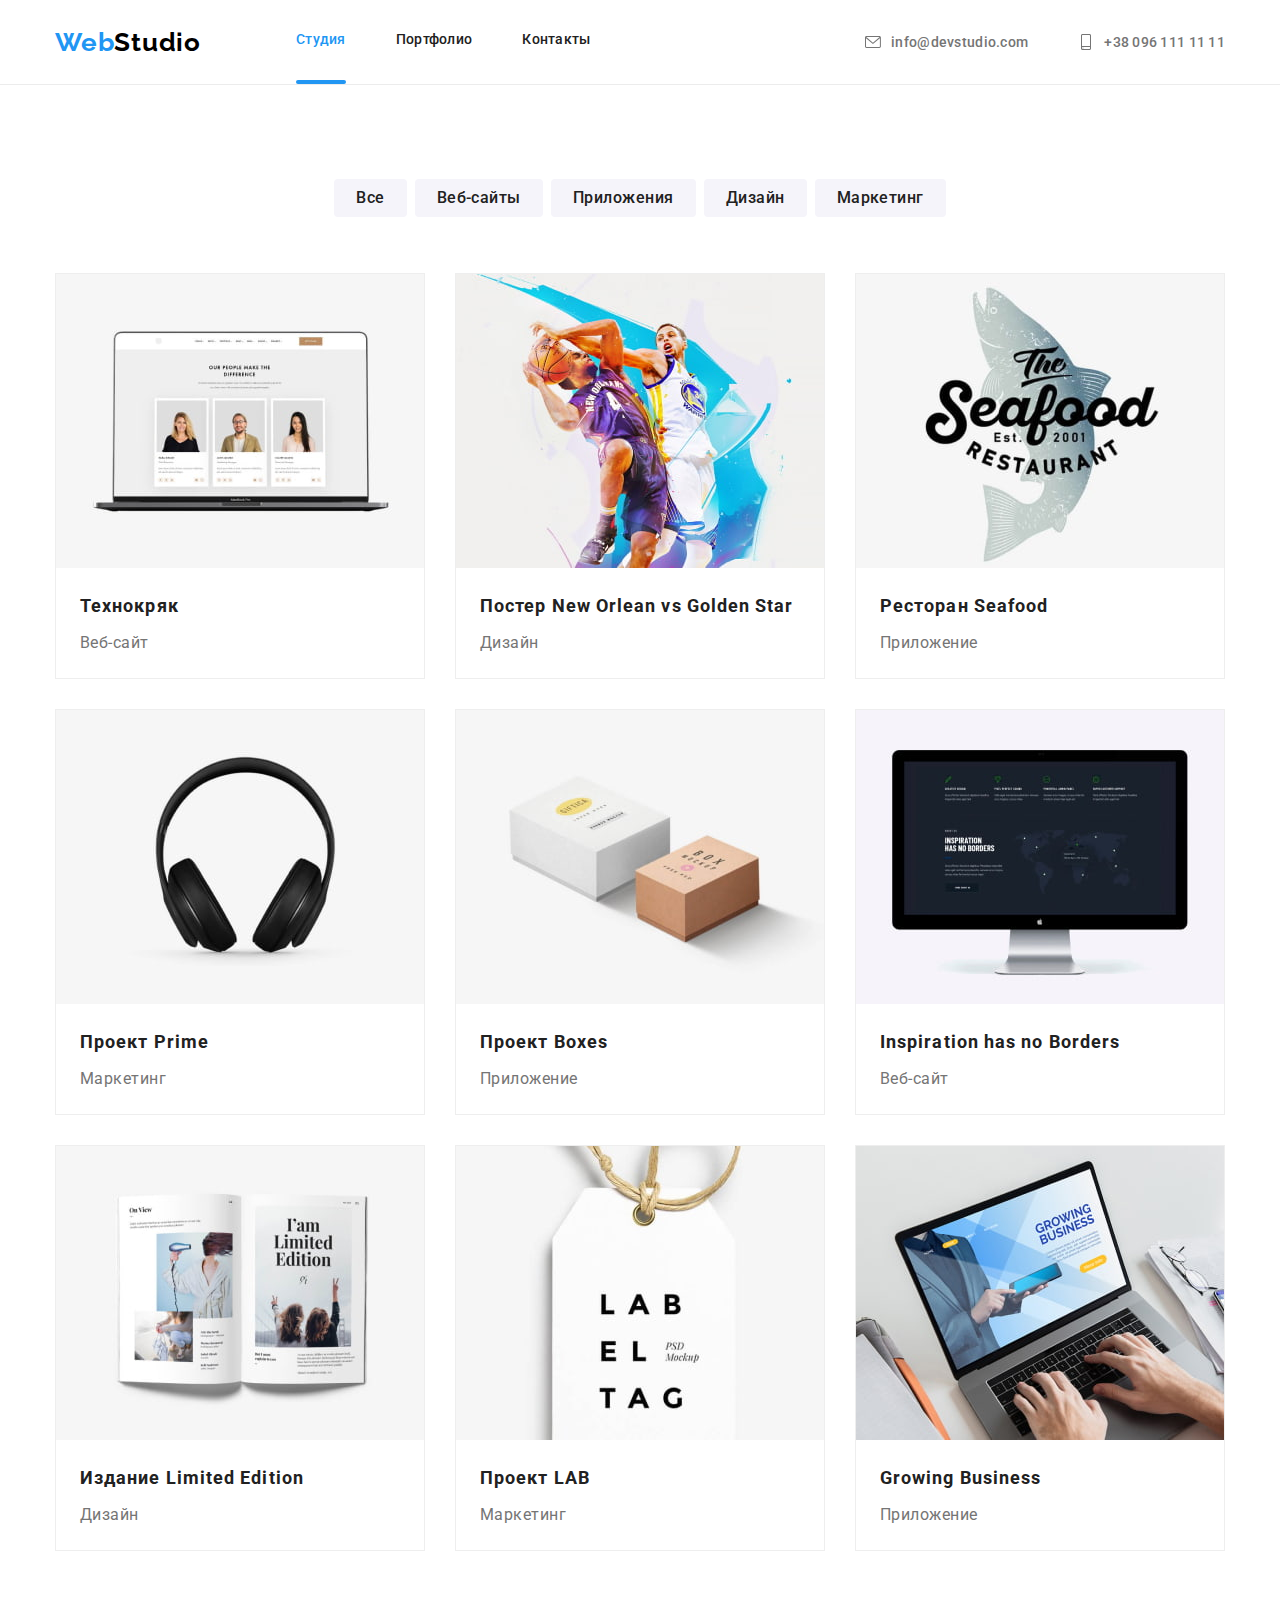
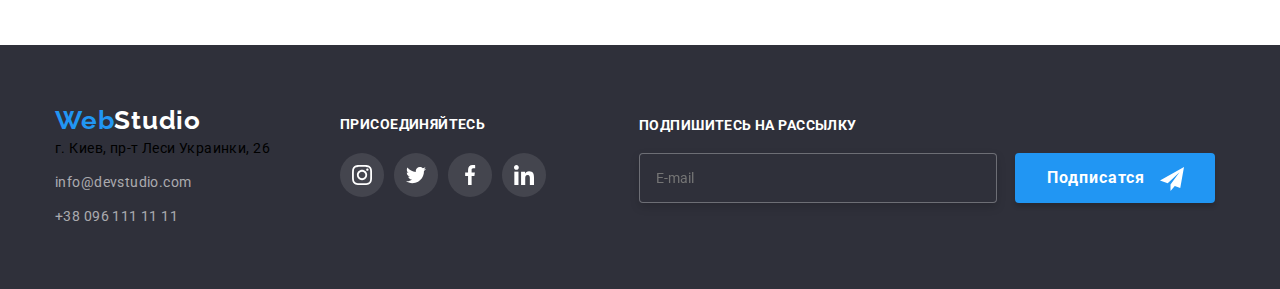
==== commit 50d06f44: "add some BEM" ====
--- a/portfolio.html
+++ b/portfolio.html
@@ -46,147 +46,147 @@
      </header>
     <!-- Наши работы -->
     <main>
-        <section class="section">
+        <section>
             <div class="container">
                 <h1 class="hide--title">Наши работы</h1>
-                <ul class="portfolio-button-list">
-                    <li class="item"><button class="portfolio-button" type="button">Все</button></li>
-                    <li class="item"><button class="portfolio-button" type="button">Веб-сайты</button></li>
-                    <li class="item"><button class="portfolio-button" type="button">Приложения</button></li>
-                    <li class="item"><button class="portfolio-button" type="button">Дизайн</button></li>
-                    <li class="item"><button class="portfolio-button" type="button">Маркетинг</button></li>
+                <ul class="portfolio-buttons">
+                    <li class="portfolio-buttons__item"><button class="portfolio-buttons__button" type="button">Все</button></li>
+                    <li class="portfolio-buttons__item"><button class="portfolio-buttons__button" type="button">Веб-сайты</button></li>
+                    <li class="portfolio-buttons__item"><button class="portfolio-buttons__button" type="button">Приложения</button></li>
+                    <li class="portfolio-buttons__item"><button class="portfolio-buttons__button" type="button">Дизайн</button></li>
+                    <li class="portfolio-buttons__item"><button class="portfolio-buttons__button" type="button">Маркетинг</button></li>
                 </ul>
             </div>
 
             <div class="container">
-                <ul class="portfolio-list">
-                    <li class="portfolio-item">
-                        <a class="portfolio-link" href="#">
-                            <div class="portfolio-thumb">
+                <ul class="portfolio">
+                    <li class="portfolio__item">
+                        <a class="portfolio-link" href="#">
+                            <div class="portfolio__thumb">
                                 <img src="./images/portfolio/notebook.jpg" width="370" alt="Фото ноутбука">
                                 <div class="portfolio-overlay">
-                                    <p class="portfolio-overlay-description">Ресурс предлагает комплексные предложения с разным уровнем функционала и сервисов. Все это позволит посетителю получить исчерпывающие сведения о компании или частном лице.</p>
+                                    <p class="portfolio-overlay__description">Ресурс предлагает комплексные предложения с разным уровнем функционала и сервисов. Все это позволит посетителю получить исчерпывающие сведения о компании или частном лице.</p>
                                 </div> 
                             </div>
                                                        
-                            <div class="portfolio-list-description">
-                                <h2 class="portfolio-list-title">Технокряк</h2>
-                                <p class="article">Веб-сайт</p>
+                            <div class="portfolio__description">
+                                <h2 class="portfolio__title">Технокряк</h2>
+                                <p class="portfolio__article">Веб-сайт</p>
                             </div>
                             
                         </a>
                 
                     </li>
-                    <li class="portfolio-item">
-                        <a class="portfolio-link" href="#">
-                            <div class="portfolio-thumb">
+                    <li class="portfolio__item">
+                        <a class="portfolio-link" href="#">
+                            <div class="portfolio__thumb">
                                 <img src="./images/portfolio/basketboll.jpg" width="370" alt="Фото ноутбука">
                                 <div class="portfolio-overlay">
-                                    <p class="portfolio-overlay-description">Ресурс предлагает комплексные предложения с разным уровнем функционала и сервисов. Все это позволит посетителю получить исчерпывающие сведения о компании или частном лице.</p>
-                                </div> 
-                            </div>
-                            <div class="portfolio-list-description">
-                                <h2 class="portfolio-list-title">Постер New Orlean vs Golden Star</h2>
-                                <p class="article">Дизайн</p>
+                                    <p class="portfolio-overlay__description">Ресурс предлагает комплексные предложения с разным уровнем функционала и сервисов. Все это позволит посетителю получить исчерпывающие сведения о компании или частном лице.</p>
+                                </div> 
+                            </div>
+                            <div class="portfolio__description">
+                                <h2 class="portfolio__title">Постер New Orlean vs Golden Star</h2>
+                                <p class="portfolio__article">Дизайн</p>
                             </div>
                         </a>
                 
                     </li>
-                    <li class="portfolio-item">
-                        <a class="portfolio-link" href="#">
-                            <div class="portfolio-thumb">
+                    <li class="portfolio__item">
+                        <a class="portfolio-link" href="#">
+                            <div class="portfolio__thumb">
                                 <img src="./images/portfolio/searestoran.jpg" width="370" alt="Фото ноутбука">
                                 <div class="portfolio-overlay">
-                                    <p class="portfolio-overlay-description">Ресурс предлагает комплексные предложения с разным уровнем функционала и сервисов. Все это позволит посетителю получить исчерпывающие сведения о компании или частном лице.</p>
-                                </div> 
-                            </div>
-                            <div class="portfolio-list-description">
-                                <h2 class="portfolio-list-title">Ресторан Seafood</h2>
-                                <p class="article">Приложение</p>
-                            </div>
-                        </a>
-                    </li>
-                    <li class="portfolio-item">
-                        <a class="portfolio-link" href="#">
-                            <div class="portfolio-thumb">
+                                    <p class="portfolio-overlay__description">Ресурс предлагает комплексные предложения с разным уровнем функционала и сервисов. Все это позволит посетителю получить исчерпывающие сведения о компании или частном лице.</p>
+                                </div> 
+                            </div>
+                            <div class="portfolio__description">
+                                <h2 class="portfolio__title">Ресторан Seafood</h2>
+                                <p class="portfolio__article">Приложение</p>
+                            </div>
+                        </a>
+                    </li>
+                    <li class="portfolio__item">
+                        <a class="portfolio-link" href="#">
+                            <div class="portfolio__thumb">
                                 <img src="./images/portfolio/headsets.jpg" width="370" alt="Фото ноутбука">
                                 <div class="portfolio-overlay">
-                                    <p class="portfolio-overlay-description">Ресурс предлагает комплексные предложения с разным уровнем функционала и сервисов. Все это позволит посетителю получить исчерпывающие сведения о компании или частном лице.</p>
-                                </div> 
-                            </div>
-                            <div class="portfolio-list-description">
-                                <h2 class="portfolio-list-title">Проект Prime</h2>
-                                <p class="article">Маркетинг</p>
-                            </div>
-                        </a>
-                    </li>
-                    <li class="portfolio-item">
-                        <a class="portfolio-link" href="#">
-                            <div class="portfolio-thumb">
+                                    <p class="portfolio-overlay__description">Ресурс предлагает комплексные предложения с разным уровнем функционала и сервисов. Все это позволит посетителю получить исчерпывающие сведения о компании или частном лице.</p>
+                                </div> 
+                            </div>
+                            <div class="portfolio__description">
+                                <h2 class="portfolio__title">Проект Prime</h2>
+                                <p class="portfolio__article">Маркетинг</p>
+                            </div>
+                        </a>
+                    </li>
+                    <li class="portfolio__item">
+                        <a class="portfolio-link" href="#">
+                            <div class="portfolio__thumb">
                                 <img src="./images/portfolio/boxes.jpg" width="370" alt="Фото ноутбука">
                                 <div class="portfolio-overlay">
-                                    <p class="portfolio-overlay-description">Ресурс предлагает комплексные предложения с разным уровнем функционала и сервисов. Все это позволит посетителю получить исчерпывающие сведения о компании или частном лице.</p>
-                                </div> 
-                            </div>
-                            <div class="portfolio-list-description">
-                                <h2 class="portfolio-list-title">Проект Boxes</h2>
-                                <p class="article">Приложение</p>
-                            </div>
-                        </a>
-                    </li>
-                    <li class="portfolio-item">
-                        <a class="portfolio-link" href="#">
-                            <div class="portfolio-thumb">
+                                    <p class="portfolio-overlay__description">Ресурс предлагает комплексные предложения с разным уровнем функционала и сервисов. Все это позволит посетителю получить исчерпывающие сведения о компании или частном лице.</p>
+                                </div> 
+                            </div>
+                            <div class="portfolio__description">
+                                <h2 class="portfolio__title">Проект Boxes</h2>
+                                <p class="portfolio__article">Приложение</p>
+                            </div>
+                        </a>
+                    </li>
+                    <li class="portfolio__item">
+                        <a class="portfolio-link" href="#">
+                            <div class="portfolio__thumb">
                                 <img src="./images/portfolio/monitor.jpg" width="370" alt="Фото ноутбука">
                                 <div class="portfolio-overlay">
-                                    <p class="portfolio-overlay-description">Ресурс предлагает комплексные предложения с разным уровнем функционала и сервисов. Все это позволит посетителю получить исчерпывающие сведения о компании или частном лице.</p>
-                                </div> 
-                            </div>
-                            <div class="portfolio-list-description">
-                                <h2 class="portfolio-list-title">Inspiration has no Borders</h2>
-                                <p class="article">Веб-сайт</p>
-                            </div>
-                        </a>
-                    </li>
-                    <li class="portfolio-item">
-                        <a class="portfolio-link" href="#">
-                            <div class="portfolio-thumb">
+                                    <p class="portfolio-overlay__description">Ресурс предлагает комплексные предложения с разным уровнем функционала и сервисов. Все это позволит посетителю получить исчерпывающие сведения о компании или частном лице.</p>
+                                </div> 
+                            </div>
+                            <div class="portfolio__description">
+                                <h2 class="portfolio__title">Inspiration has no Borders</h2>
+                                <p class="portfolio__article">Веб-сайт</p>
+                            </div>
+                        </a>
+                    </li>
+                    <li class="portfolio__item">
+                        <a class="portfolio-link" href="#">
+                            <div class="portfolio__thumb">
                                 <img src="./images/portfolio/book.jpg" width="370" alt="Фото ноутбука">
                                 <div class="portfolio-overlay">
-                                    <p class="portfolio-overlay-description">Ресурс предлагает комплексные предложения с разным уровнем функционала и сервисов. Все это позволит посетителю получить исчерпывающие сведения о компании или частном лице.</p>
-                                </div> 
-                            </div>
-                            <div class="portfolio-list-description">
-                                <h2 class="portfolio-list-title">Издание Limited Edition</h2>
-                                <p class="article">Дизайн</p>
-                            </div>
-                        </a>
-                    </li>
-                    <li class="portfolio-item">
-                        <a class="portfolio-link" href="#">
-                            <div class="portfolio-thumb">
+                                    <p class="portfolio-overlay__description">Ресурс предлагает комплексные предложения с разным уровнем функционала и сервисов. Все это позволит посетителю получить исчерпывающие сведения о компании или частном лице.</p>
+                                </div> 
+                            </div>
+                            <div class="portfolio__description">
+                                <h2 class="portfolio__title">Издание Limited Edition</h2>
+                                <p class="portfolio__article">Дизайн</p>
+                            </div>
+                        </a>
+                    </li>
+                    <li class="portfolio__item">
+                        <a class="portfolio-link" href="#">
+                            <div class="portfolio__thumb">
                                 <img src="./images/portfolio/tag.jpg" width="370" alt="Фото ноутбука">
                                 <div class="portfolio-overlay">
-                                    <p class="portfolio-overlay-description">Ресурс предлагает комплексные предложения с разным уровнем функционала и сервисов. Все это позволит посетителю получить исчерпывающие сведения о компании или частном лице.</p>
-                                </div> 
-                            </div>
-                            <div class="portfolio-list-description">
-                                <h2 class="portfolio-list-title">Проект LAB</h2>
-                                <p class="article">Маркетинг</p>
-                            </div>
-                        </a>
-                    </li>
-                    <li class="portfolio-item">
-                        <a class="portfolio-link" href="#">
-                            <div class="portfolio-thumb">
+                                    <p class="portfolio-overlay__description">Ресурс предлагает комплексные предложения с разным уровнем функционала и сервисов. Все это позволит посетителю получить исчерпывающие сведения о компании или частном лице.</p>
+                                </div> 
+                            </div>
+                            <div class="portfolio__description">
+                                <h2 class="portfolio__title">Проект LAB</h2>
+                                <p class="portfolio__article">Маркетинг</p>
+                            </div>
+                        </a>
+                    </li>
+                    <li class="portfolio__item">
+                        <a class="portfolio-link" href="#">
+                            <div class="portfolio__thumb">
                                 <img src="./images/portfolio/notebook-for-business.jpg" width="370" alt="Фото ноутбука">
                                 <div class="portfolio-overlay">
-                                    <p class="portfolio-overlay-description">Ресурс предлагает комплексные предложения с разным уровнем функционала и сервисов. Все это позволит посетителю получить исчерпывающие сведения о компании или частном лице.</p>
-                                </div> 
-                            </div>
-                            <div class="portfolio-list-description">
-                                <h2 class="portfolio-list-title">Growing Business</h2>
-                                <p class="article">Приложение</p>
+                                    <p class="portfolio-overlay__description">Ресурс предлагает комплексные предложения с разным уровнем функционала и сервисов. Все это позволит посетителю получить исчерпывающие сведения о компании или частном лице.</p>
+                                </div> 
+                            </div>
+                            <div class="portfolio__description">
+                                <h2 class="portfolio__title">Growing Business</h2>
+                                <p class="portfolio__article">Приложение</p>
                             </div>
                         </a>
                     </li>
@@ -200,7 +200,8 @@
             <div>
                 <a class="footer-logo" href="/"><span class="logo--color">Web</span>Studio</a>
             <address class="footer-adress">
-                <p class="footer-adress__article">г. Киев, пр-т Леси Украинки, 26</p>
+                <p class="footer-adress__
+                ">г. Киев, пр-т Леси Украинки, 26</p>
                 <a class="footer-adress__link" href="mailto:info@devstudio.com">info@devstudio.com</a>
                 <a class="footer-adress__link" href="tel:+380961111111">+38 096 111 11 11</a>
             </address>
--- a/css/styles.css
+++ b/css/styles.css
@@ -691,9 +691,7 @@
     border-radius: 4px;
     background-color: #2F303A;
 }
-.footer-form__input::placeholder {
-    /* padding: 15px 16px; */
-}
+
 
 .footer-form__button {
     width: 200px;
@@ -722,57 +720,50 @@
 
 /* Портфолио */
 /* Кнопки портфолио */
-.portfolio-button-list {
+.portfolio-buttons {
     display: flex;
     margin-bottom: 56px;
     justify-content: center;
 }
-.portfolio-button-list .item:not(:last-child) {
+.portfolio-buttons__item:not(:last-child) {
     margin-right: 8px;
 }
 
 
-.portfolio-button {
+.portfolio-buttons__button {
     display: block;
     padding: 6px 22px;
-    /* margin-top: 100px; */
-    
     background: #F5F4FA;
-        font-weight: 500;
-        font-size: 16px;
-        line-height: 1.62;
-        text-align: center;
-        letter-spacing: 0.03em;
-        color: #212121;
-        border: none;
-        border-radius: 4px;
-    
-        transition: 250ms;
-        transition-timing-function: cubic-bezier(0.4, 0, 0.2, 1);
-}
-
-
-.portfolio-button:hover,
-.portfolio-button:focus {
+    font-weight: 500;
+    font-size: 16px;
+    line-height: 1.62;
+    text-align: center;
+    letter-spacing: 0.03em;
+    color: #212121;
+    border: none;
+    border-radius: 4px;
+    transition: background-color 250ms cubic-bezier(0.4, 0, 0.2, 1),color 250ms cubic-bezier(0.4, 0, 0.2, 1);
+        
+}
+
+
+.portfolio-buttons__button:hover,
+.portfolio-buttons__button:focus {
     background-color: #2196F3;
     color: #FFFFFF;
     box-shadow: 0px 3px 1px rgba(0, 0, 0, 0.1), 0px 1px 2px rgba(0, 0, 0, 0.08), 0px 2px 2px rgba(0, 0, 0, 0.12);
-    transition: 250ms;
-    transition-timing-function: cubic-bezier(0.4, 0, 0.2, 1);   
-}
+    transition: background-color 250ms cubic-bezier(0.4, 0, 0.2, 1),color 250ms cubic-bezier(0.4, 0, 0.2, 1);
+}
+        
 
 /* Список робот */
 
-.portfolio-list {
-    display: flex;
-    flex-wrap: wrap;
-    
-    
-
-    
-}
-
-.portfolio-item {
+.portfolio {
+    display: flex;
+    flex-wrap: wrap; 
+}
+
+.portfolio__item {
     width: 370px;
     margin-right: 30px;
     margin-bottom: 30px;
@@ -780,33 +771,28 @@
     background: #FFFFFF;
     border: 1px solid #EEEEEE;
 }
-.portfolio-item:hover,
-.portfolio-item:focus {
+.portfolio__item:hover,
+.portfolio__item:focus {
     transition: 250ms;
     transition-timing-function: cubic-bezier(0.4, 0, 0.2, 1);
     box-shadow: 0px 1px 1px rgba(0, 0, 0, 0.12), 0px 4px 4px rgba(0, 0, 0, 0.06), 1px 4px 6px rgba(0, 0, 0, 0.16);
 }
 
-.portfolio-item:nth-child(3n) {
+.portfolio__item:nth-child(3n) {
     margin-right: 0px;
 }
 
-.portfolio-item:nth-last-child(-n+3) {
+.portfolio__item:nth-last-child(-n+3) {
     margin-bottom: 0px;
 }
-/* .portfolio-link {
-    position: relative;
-    
-    
-} */
-.portfolio-thumb {
+
+.portfolio__thumb {
     position: relative;
     overflow: hidden;
 }
 
 
-.portfolio-list-title {
-    /* margin: 20px auto 4px 24px; */
+.portfolio__title {
     margin-bottom: 4px;
     font-weight: 700;
     font-size: 18px;
@@ -814,17 +800,14 @@
     letter-spacing: 0.06em;
     color: #212121;
 }
-.portfolio-list .article {
-    /* margin-left: 24px;
-    margin-bottom: 20px; */
-
-        font-weight: 400;
-        font-size: 16px;
-        line-height: 1.88;
-        letter-spacing: 0.03em;
-        color: #757575;
-}
-.portfolio-list-description {
+.portfolio__article {
+    font-weight: 400;
+    font-size: 16px;
+    line-height: 1.88;
+    letter-spacing: 0.03em;
+    color: #757575;
+}
+.portfolio__description {
     padding-left: 24px;
     padding-bottom: 20px;
     padding-top: 20px;
@@ -844,7 +827,7 @@
     
 }
 
-.portfolio-overlay-description {
+.portfolio-overlay__description {
     font-family: 'Roboto';
     font-style: normal;
     font-weight: 400;
@@ -854,7 +837,7 @@
     color: #FFFFFF;
 }
 
-.portfolio-item:hover .portfolio-overlay {
+.portfolio__item:hover .portfolio-overlay {
     transform: translateY(0);
     
 }
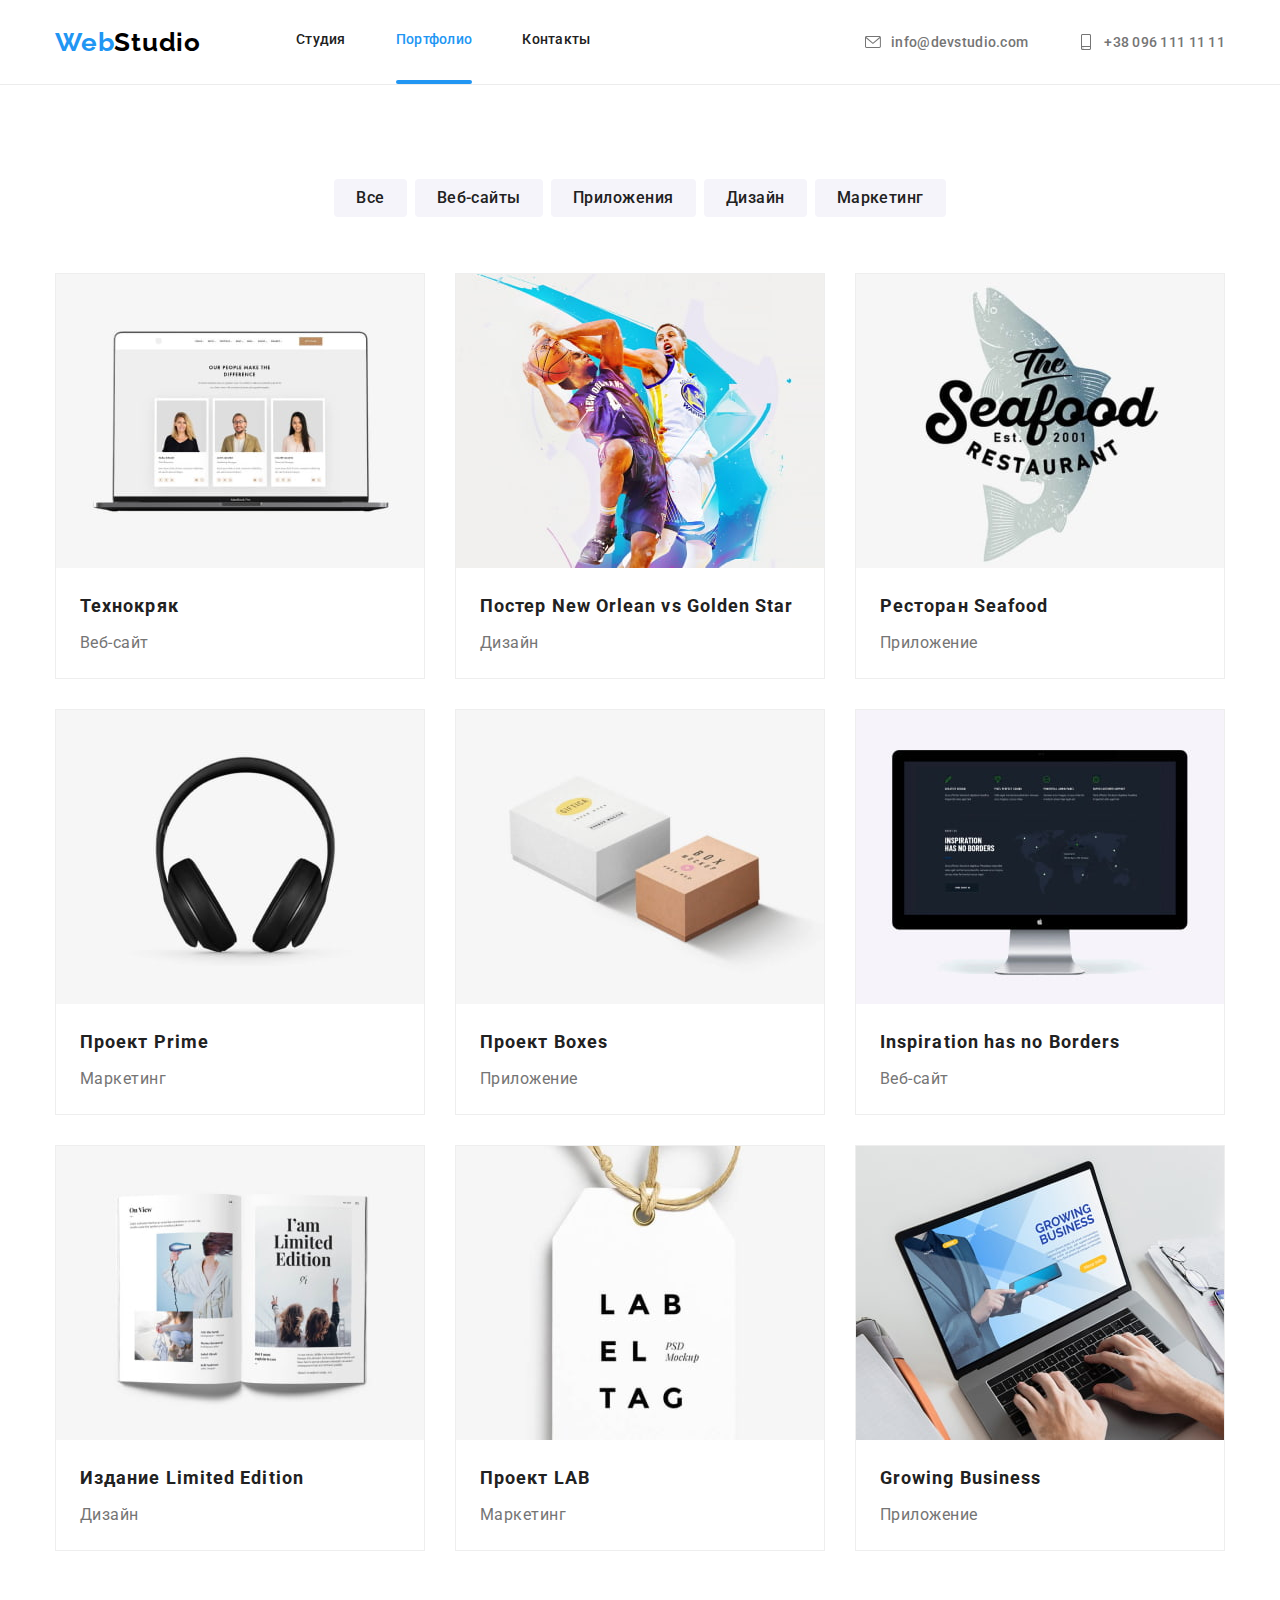
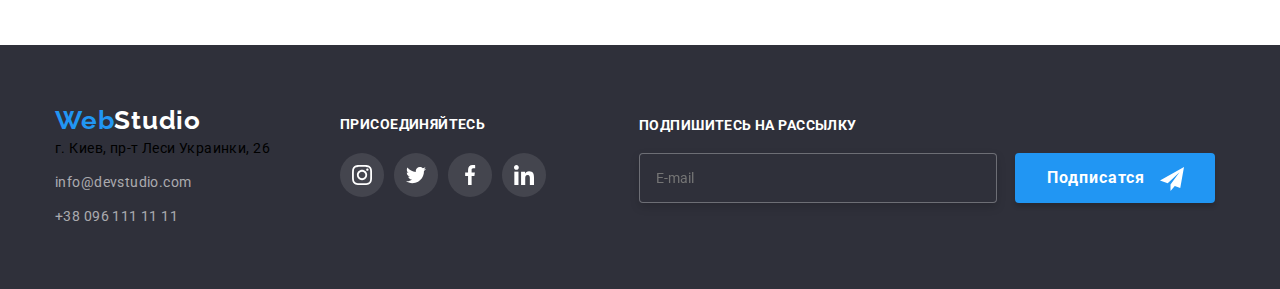
==== commit 22ae9a6f: "Add scss" ====
--- a/portfolio.html
+++ b/portfolio.html
@@ -9,7 +9,7 @@
     <link rel="preconnect" href="https://fonts.gstatic.com" crossorigin>
     <link href="https://fonts.googleapis.com/css2?family=Raleway:wght@700&family=Roboto:wght@400;500;700;900&display=swap" rel="stylesheet">
     <link rel="stylesheet" href="https://cdnjs.cloudflare.com/ajax/libs/modern-normalize/1.1.0/modern-normalize.min.css">
-    <link rel="stylesheet" href="./css/styles.css">
+    <link rel="stylesheet" href="./css/main.min.css">
 </head>
 <body>
     <!-- Шапка сайта -->
@@ -19,12 +19,16 @@
                  <a class="logo" href="/"><span class="logo--color">Web</span>Studio</a>
                  <ul  class="site-navigation">
                      <li class="site-navigation__item ">
-                         <div class="current-session">
-                             <a class="site-navigation__link current-session--link" href="./index.html">Студия</a>
-                         </div>    
+                             <a class="site-navigation__link" href="./index.html">Студия</a>  
                      </li>
-                     <li class="site-navigation__item"><a class="site-navigation__link" href="./portfolio.html">Портфолио</a></li>
-                     <li class="site-navigation__item"><a class="site-navigation__link" href="#">Контакты</a></li>
+                     <li class="site-navigation__item">
+                        <div class="current-session">
+                        <a class="site-navigation__link current-session--link" href="./portfolio.html">Портфолио</a>
+                        </div>
+                    </li>
+                     <li class="site-navigation__item">
+                        <a class="site-navigation__link" href="#">Контакты</a>
+                    </li>
                  </ul>
                  <ul class="auth-navigation">
                      <li class="auth-navigation__item">
--- a/css/main.min.css
+++ b/css/main.min.css
@@ -0,0 +1 @@
+body{background-color:#fff;font-family:"Roboto",sans-serif}h1,h2,h3,h4,h5,h6{margin:0px 0px}ul,ol{margin:0;padding:0;list-style-type:none}a{text-decoration:none}p{margin:0}address{font-style:normal}img{display:block}fieldset{border:0;padding:0;margin:0}button{border-width:0}section{padding:94px 0}.container{width:100%;max-width:1200px;margin:0 auto;padding:0 15px}:root{--main-color: #212121;--secondary-color: #757575}.is-hidden{opacity:0;visibility:hidden;pointer-events:none}.hide--title{position:absolute;width:1px;height:1px;margin:-1px;border:0;padding:0;white-space:nowrap;-webkit-clip-path:inset(100%);clip-path:inset(100%);clip:rect(0 0 0 0);overflow:hidden}.page-header{border-bottom:1px solid #ececec}.navigation{display:flex;align-items:center}.logo{color:#000;font-family:"Raleway";font-style:normal;font-weight:700;font-size:26px;line-height:1.19;letter-spacing:.03em}.footer-logo{color:#fff;font-family:"Raleway";font-style:normal;font-weight:700;font-size:26px;line-height:1.19;letter-spacing:.03em}.logo--color{color:#2196f3}.site-navigation{display:flex;margin-left:95px}.site-navigation__item:not(:last-child){margin-right:50px}.site-navigation__link{display:block;padding-top:32px;padding-bottom:32px;font-style:normal;font-weight:500;font-size:14px;line-height:1.14;letter-spacing:.02em;color:#212121;transition:250ms;transition-timing-function:cubic-bezier(0.4, 0, 0.2, 1)}.current-session::after{content:"";display:block;width:100%;height:4px;background:#2196f3;border-radius:2px}.current-session--link{color:#2196f3}.site-navigation__link:hover,.site-navigation__link:focus{color:#2196f3;transition:250ms;transition-timing-function:cubic-bezier(0.4, 0, 0.2, 1)}.auth-navigation{display:flex;margin-left:auto}.contact-icon{display:flex;align-items:center;width:16px;fill:var(--secondary-color);margin-right:10px}.auth-navigation__item:not(:last-child){margin-right:50px}.auth-navigation__link{display:flex;padding-top:32px;padding-bottom:32px;color:var(--secondary-color);font-style:normal;font-weight:500;font-size:14px;line-height:1.15;letter-spacing:.02em;transition:250ms;transition-timing-function:cubic-bezier(0.4, 0, 0.2, 1)}.auth-navigation__link:hover,.auth-navigation__link:focus{color:#2196f3;transition:250ms;transition-timing-function:cubic-bezier(0.4, 0, 0.2, 1)}.auth-navigation__link:hover .contact-icon,.auth-navigation__link:focus .contact-icon{fill:#2196f3;transition:250ms;transition-timing-function:cubic-bezier(0.4, 0, 0.2, 1)}.hero{max-width:1600px;background-image:linear-gradient(to right, rgba(47, 48, 58, 0.4), rgba(47, 48, 58, 0.4)),url(../images/hero-bg.jpg);background-position:center;background-size:cover;background-repeat:no-repeat;background-color:#2f303a;margin-left:auto;margin-right:auto}.hero__title{display:block;width:696px;margin-left:auto;margin-right:auto;margin-bottom:30px;color:#000;font-weight:900;font-size:44px;line-height:1.36;text-align:center;letter-spacing:.06em;text-transform:uppercase;color:#fff;text-shadow:0px 4px 4px rgba(0,0,0,.25)}.hero-button{margin-left:auto;margin-right:auto;padding:10px 30px;background-color:#2196f3;color:#fff;font-family:"Roboto";font-style:normal;font-weight:700;font-size:16px;line-height:1.88;display:flex;align-items:center;text-align:center;letter-spacing:.06em;cursor:pointer}.hero--container{padding-top:100px;padding-bottom:100px}.benefits{display:flex;justify-content:space-between}.benefits__item{width:270px}.benefits__titel{margin-bottom:10px;color:var(--main-color);font-style:normal;font-weight:700;font-size:14px;line-height:1.15;letter-spacing:.03em;text-transform:uppercase}.benefits__article{color:var(--secondary-color);font-weight:400;font-size:14px;line-height:1.71;letter-spacing:.03em}.benefits__item::before{display:block;content:"";height:120px;background-color:#f5f4fa;background-position:center;background-repeat:no-repeat;border-radius:4px;margin-bottom:30px}.icon-antenna::before{background-image:url("../images/icon/antenna.png")}.icon-clock::before{background-image:url("../images/icon/clock.png")}.icon-diagram::before{background-image:url("../images/icon/diagram.png")}.icon-astrounaut::before{background-image:url("../images/icon/astronaut.png")}.work{display:flex;justify-content:space-between;padding-top:0}.work__titel{margin-bottom:50px;font-weight:700;font-size:36px;line-height:1.16;text-align:center;letter-spacing:.03em}.wokr-section{position:relative;margin-bottom:50px;color:var(--main-color);font-weight:700;font-size:36px;line-height:1.16;text-align:center;letter-spacing:.03em}.wokr-section__description{position:absolute;left:0;bottom:0;display:flex;justify-content:center;align-items:center;width:370px;height:70px;font-family:"Roboto";font-style:normal;font-weight:700;font-size:14px;line-height:1.14;text-align:center;letter-spacing:.03em;text-transform:uppercase;color:#fff;background:rgba(47,48,58,.8)}.team{background-color:#f5f4fa;background-position:center;margin-left:auto;margin-right:auto;text-align:center}.team__title{margin-bottom:50px;font-weight:700;font-size:36px;line-height:1.16;text-align:center;letter-spacing:.03em}.team-persons{display:flex;justify-content:space-between}.team-persons__item{background-color:#fff;box-shadow:0px 1px 3px rgba(0,0,0,.12),0px 1px 1px rgba(0,0,0,.14),0px 2px 1px rgba(0,0,0,.2);border-radius:0px 0px 4px 4px}.team-description{padding-bottom:0px;padding-top:30px}.team-description__name{color:var(--main-color);font-family:"Roboto";font-style:normal;font-weight:500;font-size:16px;line-height:1.18;letter-spacing:.03em}.team-description__article{margin-top:10px;color:var(--secondary-color);font-family:"Roboto";font-style:normal;font-weight:400;font-size:16px;line-height:1.18;letter-spacing:.03em}.team-socials{display:flex;width:206px;height:44px;justify-content:space-between;align-items:center;margin:16px auto 30px auto}.team-socials__link{display:block;align-items:center;width:44px;height:44px;padding-top:12px;padding-bottom:12px;border-radius:50%}.team-socials__icon{width:20px;height:20px;fill:#afb1b8;transition:250ms;transition-timing-function:cubic-bezier(0.4, 0, 0.2, 1)}.team-socials__item{border-radius:50%;transition:250ms;transition-timing-function:cubic-bezier(0.4, 0, 0.2, 1)}.team-socials .team-socials__item:hover,.team-socials__item .team-socials__link:focus{background-color:#2196f3;transition:250ms;transition-timing-function:cubic-bezier(0.4, 0, 0.2, 1)}.team-socials__item .team-socials__link:focus .team-socials__icon,.team-socials .team-socials__item:hover .team-socials__icon{fill:#fff;transition:250ms;transition-timing-function:cubic-bezier(0.4, 0, 0.2, 1)}.client-title{margin-bottom:50px;font-weight:700;font-size:36px;line-height:1.16;text-align:center;letter-spacing:.03em}.client-list{display:flex;width:1170px;justify-content:space-between;align-items:center;margin:16px auto 30px auto}.client-list__link{display:flex;align-items:center;justify-content:center;width:170px;height:92px;border:1px solid #afb1b8;border-radius:4px;transition:250ms;transition-timing-function:cubic-bezier(0.4, 0, 0.2, 1)}.client-list__icon{fill:#afb1b8;transition:250ms;transition-timing-function:cubic-bezier(0.4, 0, 0.2, 1)}.client-list__link:hover,.client-list__link:focus{border:1px solid #2196f3;transition:250ms;transition-timing-function:cubic-bezier(0.4, 0, 0.2, 1)}.client-list__link:hover .client-list__icon,.client-list__link:focus .client-list__icon{fill:#2196f3;transition:250ms;transition-timing-function:cubic-bezier(0.4, 0, 0.2, 1)}.footer{padding-top:60px;padding-bottom:60px;background-color:#2f303a;font-style:normal;font-weight:400;font-size:14px;line-height:1.71;letter-spacing:.03em}.footer--container{display:flex}.footer-adress{display:flex;flex-direction:column}.footer-adress__article{margin-top:20px;color:#fff}.footer-adress__link{margin-top:10px;font-weight:400;font-size:14px;line-height:1.71;letter-spacing:.03em;color:rgba(255,255,255,.6)}.footer-social{display:flex;flex-direction:column;margin-left:70px;margin-top:12px}.footer-social__title{font-family:"Roboto";font-style:normal;font-weight:700;font-size:14px;line-height:1.14;letter-spacing:.03em;text-transform:uppercase;color:#fff}.footer-social-list{display:flex;width:206px;height:44px;justify-content:space-between;align-items:center;margin-top:20px}.footer-social-list__link{display:flex;align-items:center;justify-content:center;width:44px;height:44px;background:rgba(255,255,255,.1);border-radius:50%}.footer-social-list-icon{width:20px;height:20px;fill:#fff}.footer-social-list .footer-social-list__item{border-radius:50%;transition:250ms;transition-timing-function:cubic-bezier(0.4, 0, 0.2, 1)}.footer-social-list .footer-social-list__item:hover,.footer-social-list .footer-social-list__link:focus{background-color:#2196f3;transition:250ms;transition-timing-function:cubic-bezier(0.4, 0, 0.2, 1)}.footer-form{margin-left:93px;margin-top:12px}.footer-form__label{display:block;margin-bottom:20px;font-family:"Roboto";font-style:normal;font-weight:700;font-size:14px;line-height:16px;letter-spacing:.03em;text-transform:uppercase;color:#fff}.footer-form__input{width:358px;height:50px;margin-right:15px;padding-left:16px;color:#fff;border:1px solid rgba(255,255,255,.3);filter:drop-shadow(0px 4px 4px rgba(0, 0, 0, 0.15));border-radius:4px;background-color:#2f303a}.footer-form__button{width:200px;height:50px;font-family:"Roboto";font-style:normal;font-weight:700;font-size:16px;line-height:1.88;letter-spacing:.06em;color:#fff;background:#2196f3;box-shadow:0px 4px 4px rgba(0,0,0,.15);border-radius:4px}.footer-form__icon{fill:#fff;margin-left:10px;vertical-align:middle}.portfolio-buttons{display:flex;margin-bottom:56px;justify-content:center}.portfolio-buttons__item:not(:last-child){margin-right:8px}.portfolio-buttons__button{display:block;padding:6px 22px;background:#f5f4fa;font-weight:500;font-size:16px;line-height:1.62;text-align:center;letter-spacing:.03em;color:#212121;border:none;border-radius:4px;transition:background-color 250ms cubic-bezier(0.4, 0, 0.2, 1),color 250ms cubic-bezier(0.4, 0, 0.2, 1)}.portfolio-buttons__button:hover,.portfolio-buttons__button:focus{background-color:#2196f3;color:#fff;box-shadow:0px 3px 1px rgba(0,0,0,.1),0px 1px 2px rgba(0,0,0,.08),0px 2px 2px rgba(0,0,0,.12);transition:background-color 250ms cubic-bezier(0.4, 0, 0.2, 1),color 250ms cubic-bezier(0.4, 0, 0.2, 1)}.portfolio{display:flex;flex-wrap:wrap}.portfolio__item{width:370px;margin-right:30px;margin-bottom:30px;background:#fff;border:1px solid #eee}.portfolio__item:hover,.portfolio__item:focus{transition:250ms;transition-timing-function:cubic-bezier(0.4, 0, 0.2, 1);box-shadow:0px 1px 1px rgba(0,0,0,.12),0px 4px 4px rgba(0,0,0,.06),1px 4px 6px rgba(0,0,0,.16)}.portfolio__item:nth-child(3n){margin-right:0px}.portfolio__item:nth-last-child(-n+3){margin-bottom:0px}.portfolio__thumb{position:relative;overflow:hidden}.portfolio__title{margin-bottom:4px;font-weight:700;font-size:18px;line-height:2;letter-spacing:.06em;color:#212121}.portfolio__article{font-weight:400;font-size:16px;line-height:1.88;letter-spacing:.03em;color:#757575}.portfolio__description{padding-left:24px;padding-bottom:20px;padding-top:20px}.portfolio-overlay{position:absolute;top:0;right:0;width:100%;height:100%;padding:64px 24px;background-color:rgba(33,150,243,.9);transform:translateY(100%);transition:transform 250ms;transition-timing-function:cubic-bezier(0.4, 0, 0.2, 1)}.portfolio-overlay__description{font-family:"Roboto";font-style:normal;font-weight:400;font-size:18px;line-height:1.56;letter-spacing:.03em;color:#fff}.portfolio__item:hover .portfolio-overlay{transform:translateY(0)}.backdrop{position:fixed;top:0;left:0;width:100%;height:100%;background:rgba(0,0,0,.2);transition:opacity .5s,visibility .5s}.modal{position:absolute;top:50%;left:50%;transform:translate(-50%, -50%);width:528px;min-height:581px;background:#fff;box-shadow:0px 1px 3px rgba(0,0,0,.12),0px 1px 1px rgba(0,0,0,.14),0px 2px 1px rgba(0,0,0,.2);border-radius:4px}.modal__button{position:absolute;top:8px;right:8px;width:30px;height:30px;background:#fff;border:1px solid rgba(0,0,0,.1);border-radius:50%;cursor:pointer}.modal__icon{fill:currentColor;transition:fill 250ms cubic-bezier(0.4, 0, 0.2, 1)}.modal__button:hover .modal__icon,.modal__button:focus .modal__icon{fill:#2196f3}.modal-inner{padding:40px}.modal-inner__title{display:block;margin-bottom:12px;font-family:"Roboto";font-style:normal;font-weight:700;font-size:20px;line-height:1.15;text-align:center;letter-spacing:.03em;color:#212121}.form-feild__label{display:block;margin-bottom:4px;font-family:"Roboto";font-style:normal;font-weight:400;font-size:12px;line-height:1.16;letter-spacing:.01em;color:#757575}.form-field__inner{position:relative}.form-field__input{width:100%;padding:11px 12px 11px 42px;margin-bottom:10px;border:1px solid rgba(33,33,33,.2);border-radius:4px;outline:none;transition:border-color 250ms cubic-bezier(0.4, 0, 0.2, 1)}.form-field__icon{position:absolute;top:50%;left:12px;transform:translateY(-80%);fill:CurrentColor;transition:fill 250ms cubic-bezier(0.4, 0, 0.2, 1)}.form-field__input::-moz-placeholder{font-family:"Roboto";font-style:normal;font-weight:400;font-size:12px;line-height:1.16;letter-spacing:.01em;color:rgba(117,117,117,.5)}.form-field__input:-ms-input-placeholder{font-family:"Roboto";font-style:normal;font-weight:400;font-size:12px;line-height:1.16;letter-spacing:.01em;color:rgba(117,117,117,.5)}.form-field__input::placeholder{font-family:"Roboto";font-style:normal;font-weight:400;font-size:12px;line-height:1.16;letter-spacing:.01em;color:rgba(117,117,117,.5)}.form-field__input:hover,.form-field__input:focus{border-color:#2196f3}.form-field__input:hover+.form-field__icon,.form-field__input:focus+.form-field__icon,.form-field__input:active+.form-field__icon{fill:#2196f3}.form-field-texarea{resize:none;padding:12px 16px}.form-field--checkbox{display:flex;padding-left:13px}.form-field__checkbox-input{-webkit-appearance:none;-moz-appearance:none;appearance:none}.form-field__checkbox-control{display:flex;align-items:center;justify-content:center;width:16px;height:15px;margin-top:3px;margin-right:9px;background-color:#fff;border:2px solid #212121;border-radius:4px}.form-field__checkbox-icon{opacity:0;flex-shrink:0;fill:#fff;transition:opacity 250ms cubic-bezier(0.4, 0, 0.2, 1);background-color:#2196f3;border-radius:2px}.form-field__checkbox-input:checked+.form-field__checkbox-icon{opacity:1}.form-field__checkbox-label{font-family:"Roboto";font-style:normal;font-weight:400;font-size:14px;line-height:1.71;letter-spacing:.03em;color:#757575}.form-field__terms-link{-webkit-text-decoration-line:underline;text-decoration-line:underline;color:#2196f3}.form-field__button{display:block;margin-left:auto;margin-right:auto;margin-top:30px;width:200px;height:50px;padding:10px 55px;font-family:"Roboto";font-style:normal;font-weight:700;font-size:16px;line-height:1.88;letter-spacing:.06em;color:#fff;cursor:pointer;background:#188ce8;border-radius:4px;transition:box-shadow 250ms cubic-bezier(0.4, 0, 0.2, 1)}.form-field__button:focus,.form-field__button:active{box-shadow:0px 4px 4px rgba(0,0,0,.15)}/*# sourceMappingURL=main.min.css.map */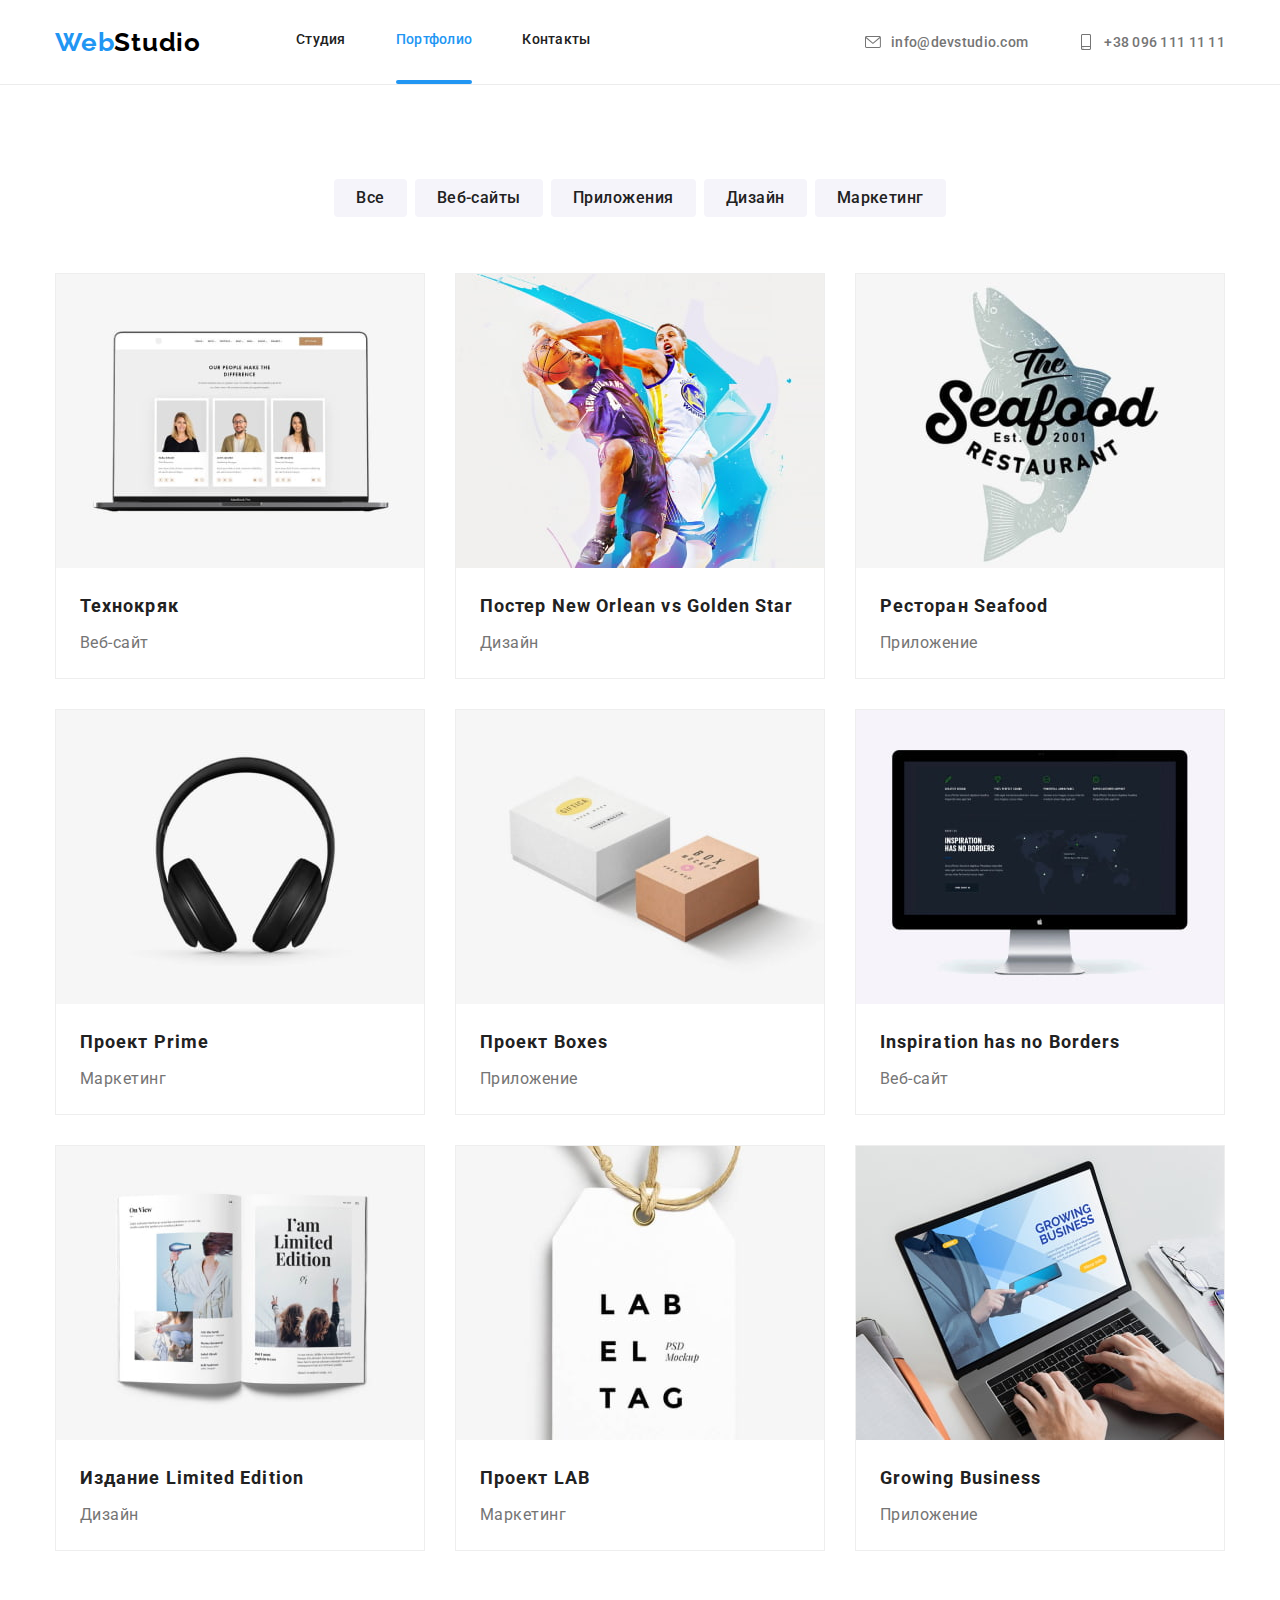
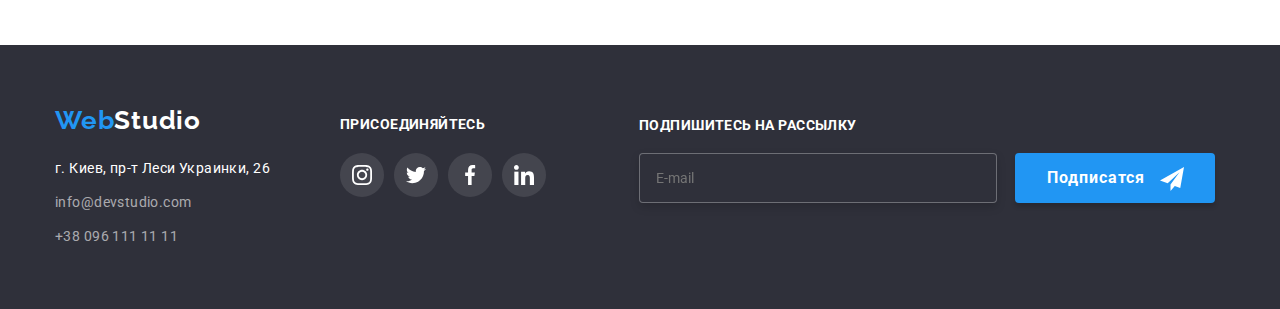
==== commit ce497b67: "fix bugs" ====
--- a/portfolio.html
+++ b/portfolio.html
@@ -204,8 +204,7 @@
             <div>
                 <a class="footer-logo" href="/"><span class="logo--color">Web</span>Studio</a>
             <address class="footer-adress">
-                <p class="footer-adress__
-                ">г. Киев, пр-т Леси Украинки, 26</p>
+                <p class="footer-adress__article">г. Киев, пр-т Леси Украинки, 26</p>
                 <a class="footer-adress__link" href="mailto:info@devstudio.com">info@devstudio.com</a>
                 <a class="footer-adress__link" href="tel:+380961111111">+38 096 111 11 11</a>
             </address>
